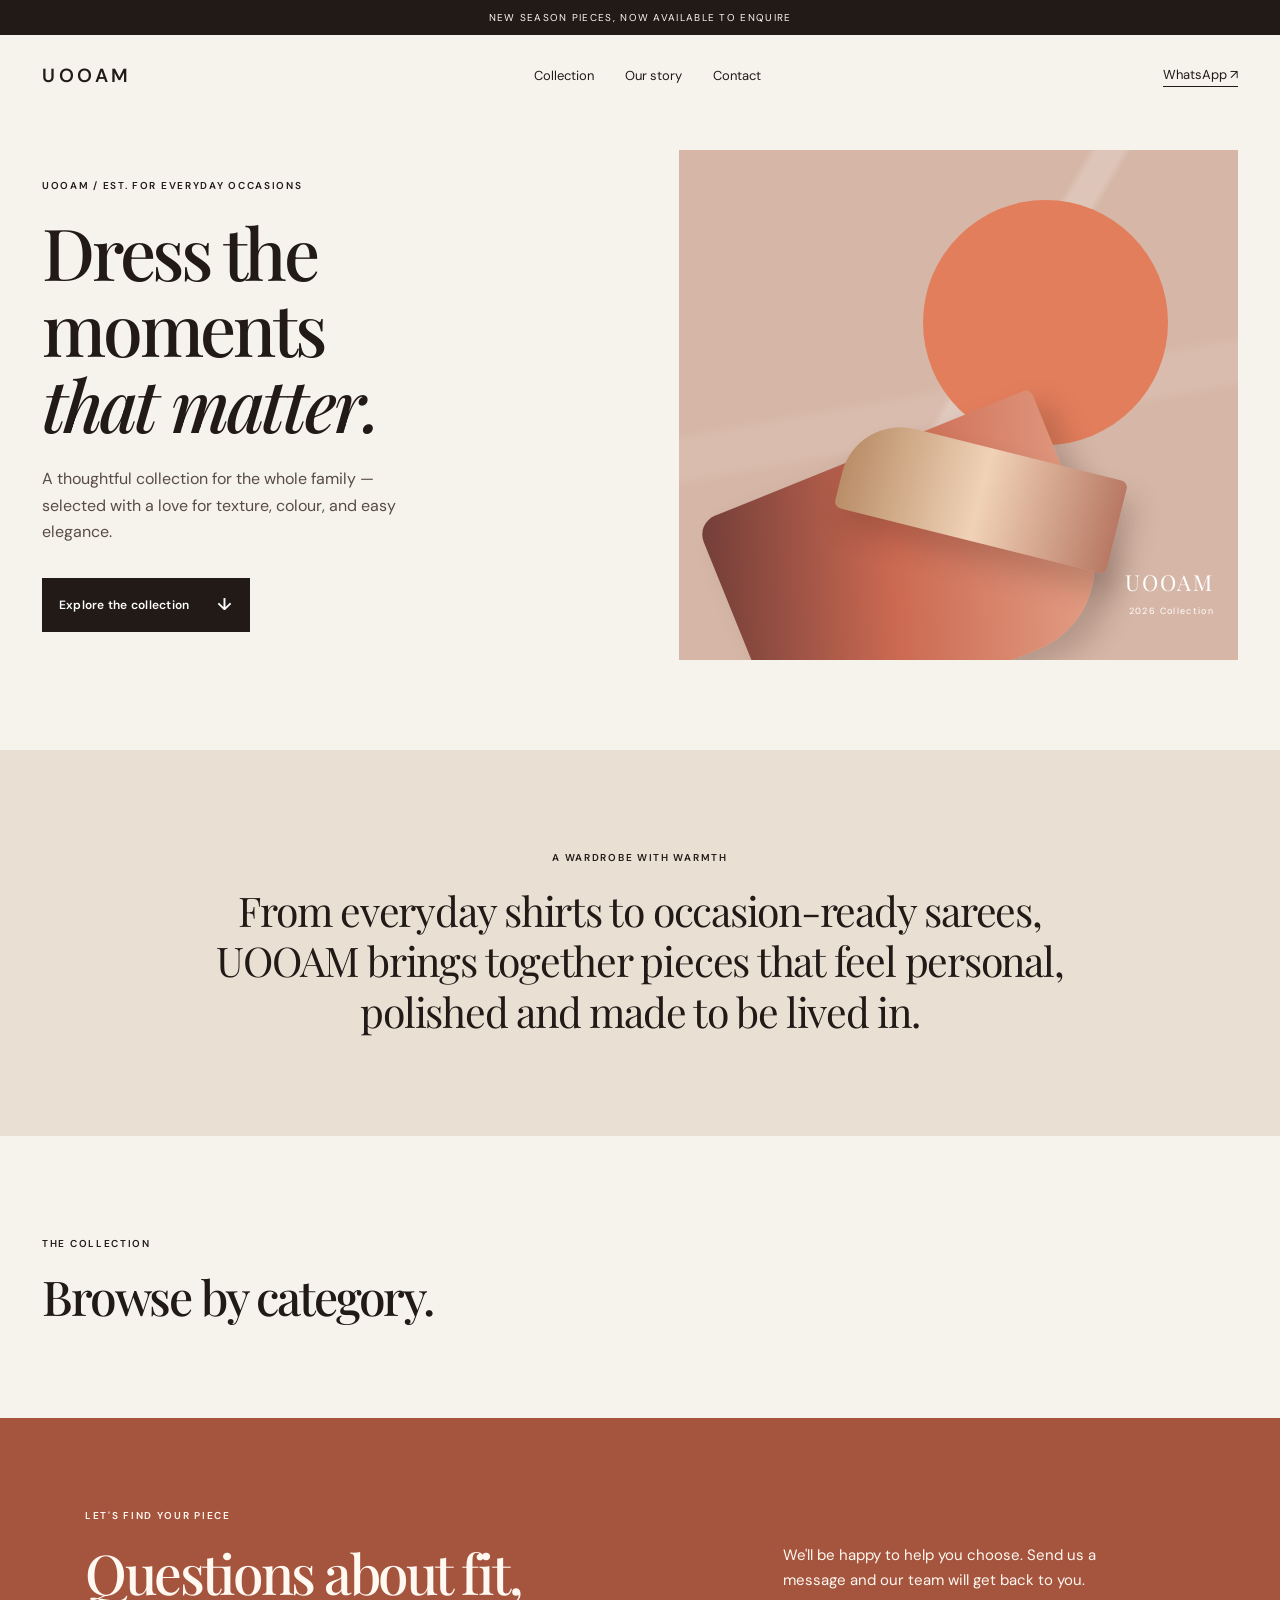
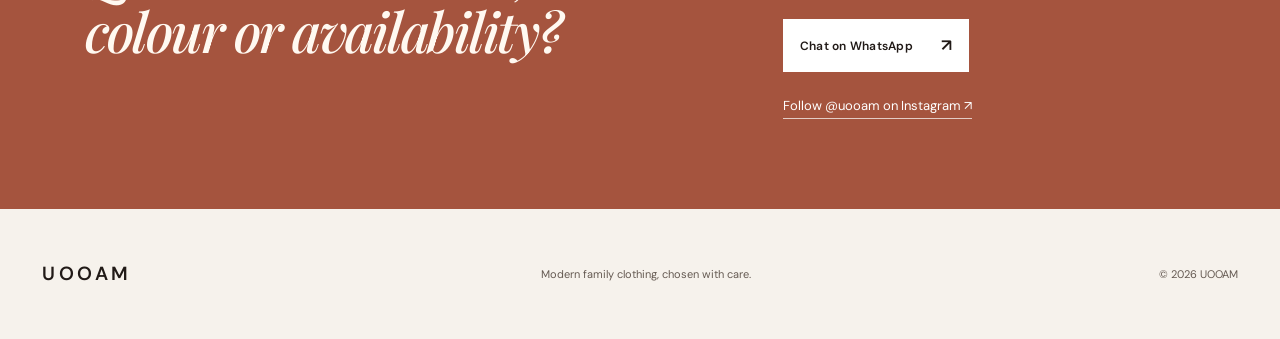
==== category.html @ 82ea700f "Category-first browsing, 7 categories, new arrivals, photo-ready images - Add data/categories.json w" ====
<!doctype html>
<html lang="en">
  <head>
    <meta charset="UTF-8" />
    <meta name="viewport" content="width=device-width, initial-scale=1.0" />
    <meta name="description" content="Browse the UOOAM collection by category." />
    <meta name="theme-color" content="#201814" />
    <link rel="canonical" href="https://uooam.com/category.html" />
    <meta property="og:title" content="UOOAM — Collection" />
    <meta property="og:description" content="Browse our collection by category." />
    <meta property="og:type" content="website" />
    <meta property="og:url" content="https://uooam.com/category.html" />
    <meta name="twitter:card" content="summary_large_image" />
    <link rel="preconnect" href="https://fonts.googleapis.com" />
    <link rel="preconnect" href="https://fonts.gstatic.com" crossorigin />
    <link href="https://fonts.googleapis.com/css2?family=DM+Sans:wght@400;500;600&family=Playfair+Display:ital,wght@0,500;0,600;1,500&display=swap" rel="stylesheet" />
    <link rel="stylesheet" href="styles.css" />
    <title>Collection | UOOAM</title>
  </head>
  <body>
    <div class="announcement">New season pieces, now available to enquire</div>
    <header class="site-header">
      <a class="wordmark" href="index.html" aria-label="UOOAM home">UOOAM</a>
      <nav aria-label="Main navigation"><a href="index.html#collection">Collection</a><a href="index.html#about">Our story</a><a href="index.html#contact">Contact</a></nav>
      <a class="header-chat" data-whatsapp-general href="#">WhatsApp <span aria-hidden="true">↗</span></a>
    </header>
    <main class="detail-page">
      <a class="back-link" href="index.html#collection">← All categories</a>
      <div id="category-view" aria-live="polite"></div>
    </main>
    <footer><a class="wordmark" href="index.html">UOOAM</a><p>Modern family clothing, chosen with care.</p><p>© <span id="year"></span> UOOAM</p></footer>
    <script src="category.js" defer></script>
  </body>
</html>
---- styles.css ----
:root{--ink:#211a17;--cream:#f6f2ec;--sand:#e7ddd0;--clay:#a5543e;--line:rgba(33,26,23,.16);--serif:"Playfair Display",Georgia,serif;--sans:"DM Sans",Arial,sans-serif}*{box-sizing:border-box}html{scroll-behavior:smooth}body{margin:0;background:var(--cream);color:var(--ink);font-family:var(--sans);font-size:15px;line-height:1.5}
.announcement{background:var(--ink);color:#fff7ef;text-align:center;text-transform:uppercase;letter-spacing:.13em;font-size:10px;padding:10px 20px}
.site-header{height:82px;max-width:1360px;margin:auto;padding:0 42px;display:flex;align-items:center;justify-content:space-between}
.wordmark{color:inherit;text-decoration:none;letter-spacing:.19em;font-weight:600;font-size:19px}
.site-header nav{display:flex;gap:31px}
.site-header nav a,.header-chat,.instagram-link{color:inherit;text-decoration:none;font-size:13px}
.site-header nav a{position:relative}
.site-header nav a:after{content:"";position:absolute;bottom:-5px;left:0;width:0;height:1px;background:currentColor;transition:width .25s}
.site-header nav a:hover:after{width:100%}
.header-chat{border-bottom:1px solid var(--ink);padding-bottom:2px}

/* Hero */
.hero{max-width:1360px;margin:auto;padding:33px 42px 90px;display:grid;grid-template-columns:1fr 1.02fr;align-items:center;gap:7vw;min-height:630px}
.eyebrow{font-size:10px;letter-spacing:.17em;font-weight:600;margin:0 0 20px}
.hero h1,.section-heading h2,.contact-panel h2,.category-header h1{font-family:var(--serif);font-size:clamp(46px,5.6vw,78px);line-height:1.06;font-weight:500;letter-spacing:-.045em;margin:0}
.hero h1 em,.contact-panel em{font-weight:500}
.hero-text{max-width:390px;font-size:16px;line-height:1.65;margin:25px 0 33px;color:#574c45}
.button{display:inline-flex;align-items:center;gap:28px;text-decoration:none;padding:14px 17px;font-size:12px;font-weight:600;letter-spacing:.02em;transition:transform .2s,background .2s}
.button:hover{transform:translateY(-2px)}
.button span{font-size:17px}
.button-dark{background:var(--ink);color:#fff}
.button-light{background:#fff;color:var(--ink)}
.hero-art{height:510px;position:relative;overflow:hidden;background:#d6b7a7;isolation:isolate}
.hero-art:before,.hero-art:after{content:"";position:absolute;inset:0;background:linear-gradient(120deg,transparent 0 48%,rgba(255,255,255,.2) 49% 52%,transparent 53%);z-index:-1}
.hero-art:after{transform:rotate(50deg) scale(1.5);opacity:.35}
.hero-sun{position:absolute;width:245px;height:245px;background:#e37e5c;border-radius:50%;top:50px;right:70px}
.fabric{position:absolute;background:linear-gradient(110deg,#713d38,#cc6a52 47%,#e5a48a);box-shadow:14px 17px 28px rgba(48,23,19,.2)}
.fabric-one{width:360px;height:245px;bottom:-32px;left:50px;transform:rotate(-22deg);border-radius:20px 7px 90px 10px}
.fabric-two{width:280px;height:95px;bottom:118px;left:162px;transform:rotate(14deg);background:linear-gradient(90deg,#b98d67,#f0d2b7,#b87964);border-radius:60px 7px 7px}
.hero-art p{position:absolute;bottom:21px;right:24px;color:#fff;font-family:var(--serif);font-size:22px;line-height:1.05;text-align:right;letter-spacing:.08em}
.hero-art i{font-family:var(--sans);font-size:9px;letter-spacing:.15em;font-style:normal}

/* Intro */
.intro{padding:100px max(42px,calc((100% - 880px)/2));text-align:center;background:#e9dfd3}
.intro p:last-child{font-family:var(--serif);font-size:clamp(27px,3.2vw,45px);line-height:1.23;letter-spacing:-.03em;margin:0}

/* Categories */
.categories{max-width:1360px;margin:auto;padding:100px 42px 60px}
.section-heading{display:flex;justify-content:space-between;align-items:end;margin-bottom:36px;gap:20px}
.section-heading h2{font-size:48px}
.view-all{color:inherit;text-decoration:none;font-size:13px;border-bottom:1px solid var(--ink);padding-bottom:2px}
.category-grid{display:grid;grid-template-columns:repeat(4,1fr);gap:30px 18px}
.category-card{color:inherit;text-decoration:none;animation:fade-up .45s ease both;transition:transform .3s}
.category-card:hover{transform:translateY(-4px)}
.category-photo,.category-art{aspect-ratio:.75;position:relative;overflow:hidden;background:var(--sand)}
.category-photo img{width:100%;height:100%;object-fit:cover;transition:transform .6s}
.category-card:hover .category-photo img{transform:scale(1.04)}
.category-art{display:flex;align-items:end;padding:17px}
.category-art:before{content:"";position:absolute;width:150%;height:73%;top:-25%;left:-25%;transform:rotate(-26deg);background:var(--tone1);opacity:.92}
.category-art:after{content:"";position:absolute;width:100%;height:42%;bottom:-22%;left:19%;transform:rotate(18deg);border-radius:50% 50% 0 0;background:var(--tone2);opacity:.75}
.category-art span{position:relative;color:#fff;font-family:var(--serif);font-size:19px;z-index:1}
.category-meta{padding:13px 1px}
.category-meta h3{font-size:14px;font-weight:500;margin:0 0 3px}
.category-meta p{font-size:11px;letter-spacing:.05em;text-transform:uppercase;color:#776b63;margin:0}
.category-tagline{display:block;font-size:12px;color:#6c6058;margin-top:4px;letter-spacing:0;text-transform:none}

/* New arrivals */
.new-arrivals{max-width:1360px;margin:auto;padding:0 42px 100px}
.new-arrivals .product-grid{grid-template-columns:repeat(4,1fr)}

/* Product cards */
.product-grid{display:grid;grid-template-columns:repeat(4,1fr);gap:30px 18px}
.product-card{min-width:0;animation:fade-up .45s ease both}
.product-link{display:block;color:inherit;text-decoration:none}
.product-photo{aspect-ratio:.75;overflow:hidden;background:var(--sand)}
.product-photo img{width:100%;height:100%;object-fit:cover;transition:transform .5s}
.product-card:hover .product-photo img{transform:scale(1.03)}
.product-image{aspect-ratio:.75;background:var(--sand);position:relative;overflow:hidden;display:flex;align-items:end;padding:17px}
.product-image:before{content:"";position:absolute;width:150%;height:73%;top:-25%;left:-25%;transform:rotate(-26deg);background:var(--tone1);opacity:.92}
.product-image:after{content:"";position:absolute;width:100%;height:42%;bottom:-22%;left:19%;transform:rotate(18deg);border-radius:50% 50% 0 0;background:var(--tone2);opacity:.75}
.product-image span{position:relative;color:#fff;font-family:var(--serif);font-size:19px;line-height:1.1;z-index:1;max-width:75%}
.product-image i{position:absolute;right:15px;top:14px;color:#fff;font-size:9px;font-style:normal;letter-spacing:.12em;text-transform:uppercase;z-index:1}
.product-meta{padding:13px 1px}
.product-meta h3{font-size:14px;font-weight:500;margin:0 0 3px}
.product-meta p{font-size:11px;letter-spacing:.05em;text-transform:uppercase;color:#776b63;margin:0}
.product-count{font-size:12px;color:#6c6058;margin:0 0 24px}

/* Catalogue controls */
.catalogue-controls{display:flex;gap:11px;margin-bottom:36px}
.search{height:47px;display:flex;align-items:center;padding:0 13px;background:#fff;flex:1;max-width:440px}
.search input,select{font:inherit;border:0;background:transparent;outline:0;width:100%;color:var(--ink);font-size:13px}
.search span{font-size:22px;line-height:0}
.filter-wrap{background:#fff;padding:0 14px;height:47px;min-width:150px;display:flex;align-items:center}
.empty-state{padding:50px 0;text-align:center;color:#6c6058}

/* Category page */
.category-header{margin-bottom:36px}
.category-header h1{font-size:clamp(38px,4.3vw,60px)}
.detail-page{max-width:1360px;margin:auto;padding:32px 42px 100px}
.back-link{color:var(--ink);font-size:12px;text-decoration:none;border-bottom:1px solid var(--ink);padding-bottom:2px}

/* Contact */
.contact-panel{background:var(--clay);color:#fff9f1;padding:90px max(42px,calc((100% - 1110px)/2));display:grid;grid-template-columns:1.2fr .8fr;gap:80px}
.contact-panel h2{font-size:clamp(38px,4.3vw,60px)}
.contact-panel>div:last-child{padding-top:35px}
.contact-panel>div:last-child>p{font-size:15px;line-height:1.7;max-width:350px;margin:0 0 25px}
.instagram-link{display:block;margin-top:24px;color:#fff;border-bottom:1px solid rgba(255,255,255,.7);width:max-content;padding-bottom:2px}

/* Footer */
footer{max-width:1360px;margin:auto;min-height:130px;padding:35px 42px;display:flex;align-items:center;justify-content:space-between;color:#655a52;font-size:11px}
footer .wordmark{color:var(--ink)}
.sr-only{position:absolute;width:1px;height:1px;overflow:hidden;clip:rect(0,0,0,0)}

@keyframes fade-up{from{opacity:0;transform:translateY(9px)}to{opacity:1;transform:translateY(0)}}

/* Product detail */
.product-detail{display:grid;grid-template-columns:1.2fr .8fr;gap:7vw;margin-top:34px}
.detail-gallery{display:grid;grid-template-columns:1fr 1fr;gap:14px}
.detail-photo{aspect-ratio:.83;overflow:hidden;background:var(--sand)}
.detail-photo img{width:100%;height:100%;object-fit:cover}
.detail-photo.image-0{grid-row:span 2;aspect-ratio:.71}
.detail-image{aspect-ratio:.83;background:var(--sand);position:relative;overflow:hidden;display:flex;align-items:end;padding:24px}
.detail-image:before{content:"";position:absolute;width:140%;height:73%;top:-21%;left:-20%;transform:rotate(-25deg);background:var(--tone1)}
.detail-image:after{content:"";position:absolute;width:100%;height:47%;bottom:-24%;left:17%;border-radius:50% 50% 0 0;transform:rotate(17deg);background:var(--tone2);opacity:.78}
.detail-image span{font-family:var(--serif);font-size:23px;color:#fff;position:relative;z-index:1}
.detail-image:first-child{grid-row:span 2;aspect-ratio:.71}
.detail-copy{padding-top:20px}
.detail-copy h1{font-family:var(--serif);font-size:clamp(42px,4.3vw,64px);line-height:1.06;letter-spacing:-.04em;font-weight:500;margin:0}
.detail-description{color:#5e5149;line-height:1.7;margin:24px 0 34px;max-width:370px}
.detail-copy dl{border-top:1px solid var(--line);margin:0 0 31px}
.detail-copy dl div{display:flex;justify-content:space-between;gap:20px;border-bottom:1px solid var(--line);padding:14px 0;font-size:13px}
.detail-copy dt{color:#70645d}
.detail-copy dd{margin:0;text-align:right}
.order-button{gap:36px}
.order-note{font-size:11px;color:#756962;margin-top:13px}

/* Responsive */
@media(max-width:760px){
  .site-header{padding:0 20px;height:67px}
  .site-header nav{display:none}
  .header-chat{font-size:11px}
  .hero{padding:16px 20px 56px;grid-template-columns:1fr;gap:38px;min-height:0}
  .hero h1{font-size:51px}
  .hero-art{height:390px;order:-1}
  .hero-sun{width:180px;height:180px;right:24px;top:35px}
  .fabric-one{left:7px;width:310px}
  .fabric-two{left:75px}
  .intro{padding:75px 27px}
  .categories{padding:70px 20px 50px}
  .section-heading{display:block;margin-bottom:27px}
  .section-heading h2{font-size:39px}
  .view-all{display:inline-block;margin-top:10px}
  .category-grid{grid-template-columns:repeat(2,1fr);gap:26px 12px}
  .new-arrivals{padding:0 20px 70px}
  .new-arrivals .product-grid{grid-template-columns:repeat(2,1fr)}
  .product-grid{grid-template-columns:repeat(2,1fr);gap:26px 12px}
  .product-image{padding:11px}
  .product-image span{font-size:15px}
  .catalogue-controls{display:grid;grid-template-columns:1fr 1fr}
  .search{grid-column:1/-1;max-width:none}
  .filter-wrap{min-width:0}
  .contact-panel{padding:67px 20px;grid-template-columns:1fr;gap:8px}
  .contact-panel>div:last-child{padding-top:0}
  footer{padding:30px 20px;display:grid;gap:13px;justify-content:start}
  .hero-text{font-size:15px}
  .detail-page{padding:20px 20px 65px}
  .product-detail{grid-template-columns:1fr;gap:30px;margin-top:27px}
  .detail-gallery{gap:8px}
  .detail-image{padding:12px}
  .detail-image span{font-size:16px}
  .detail-copy{padding:0}
  .detail-copy h1{font-size:45px}
}
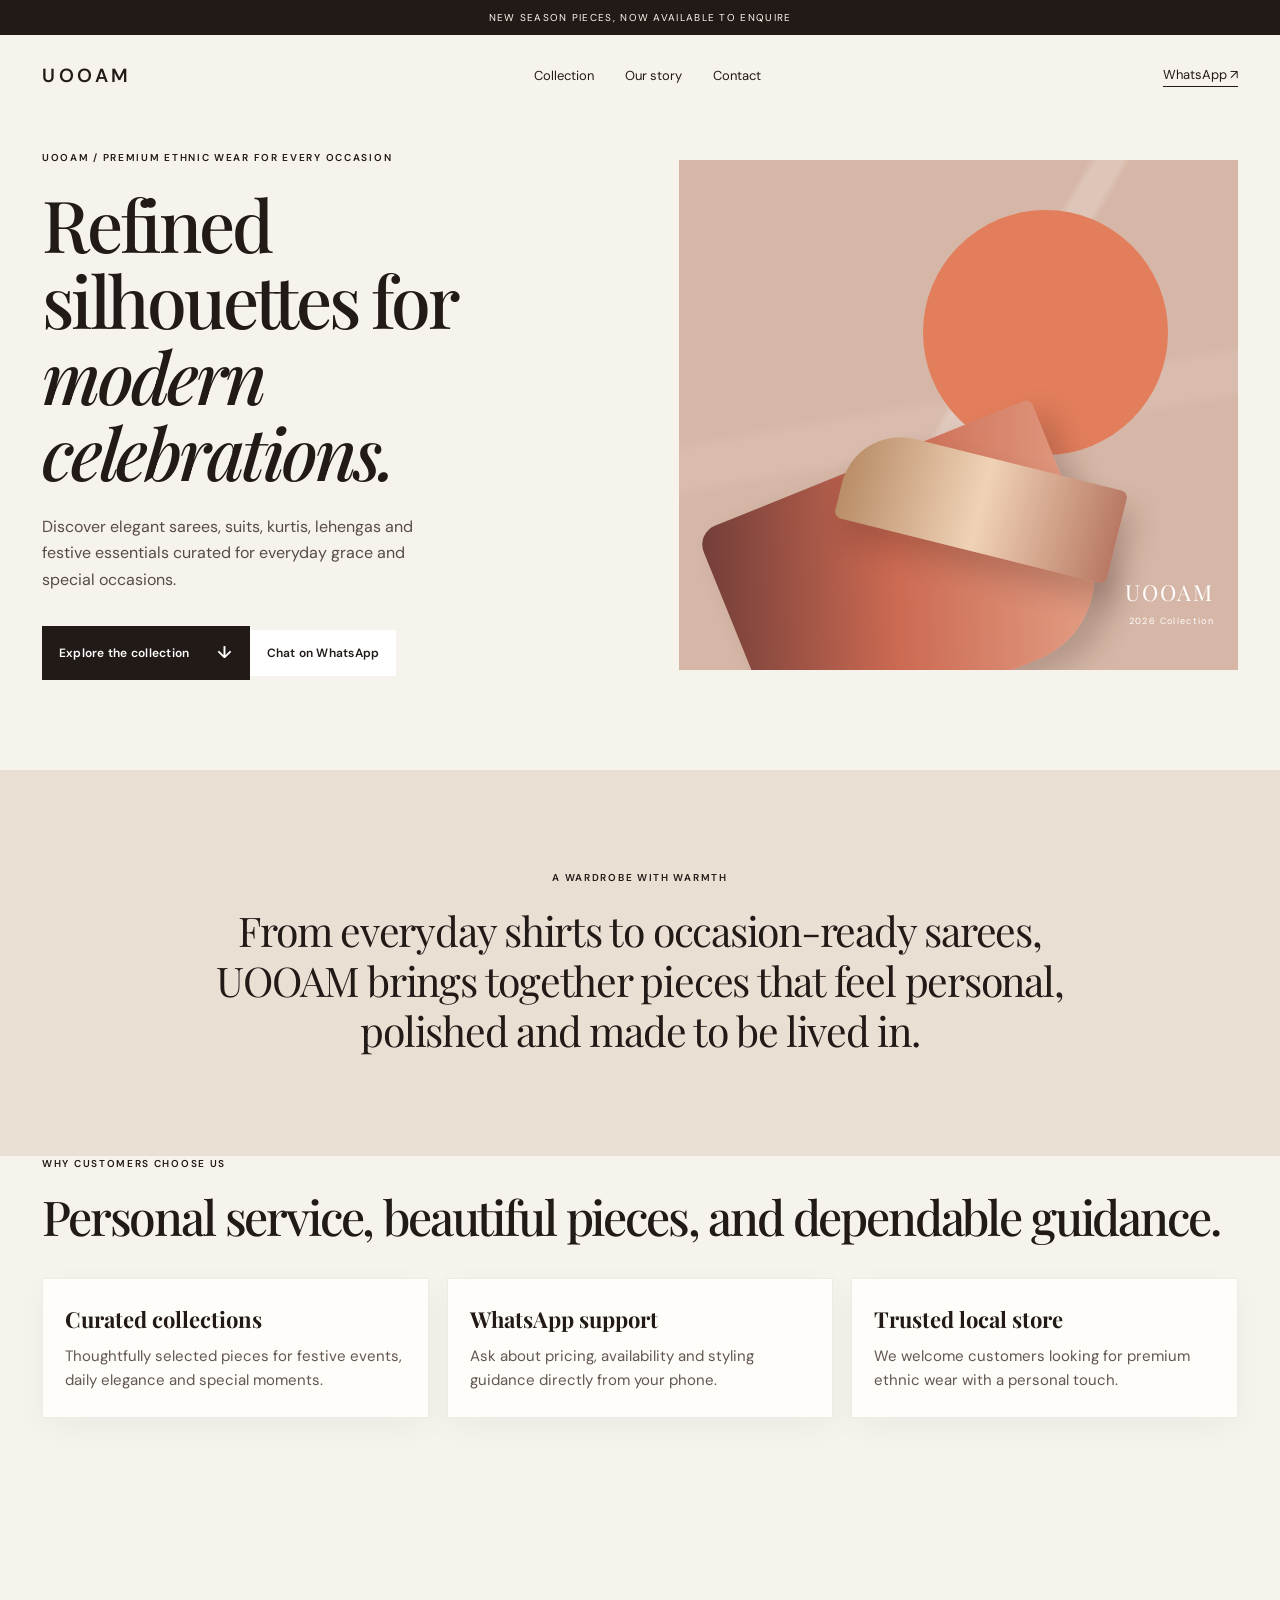
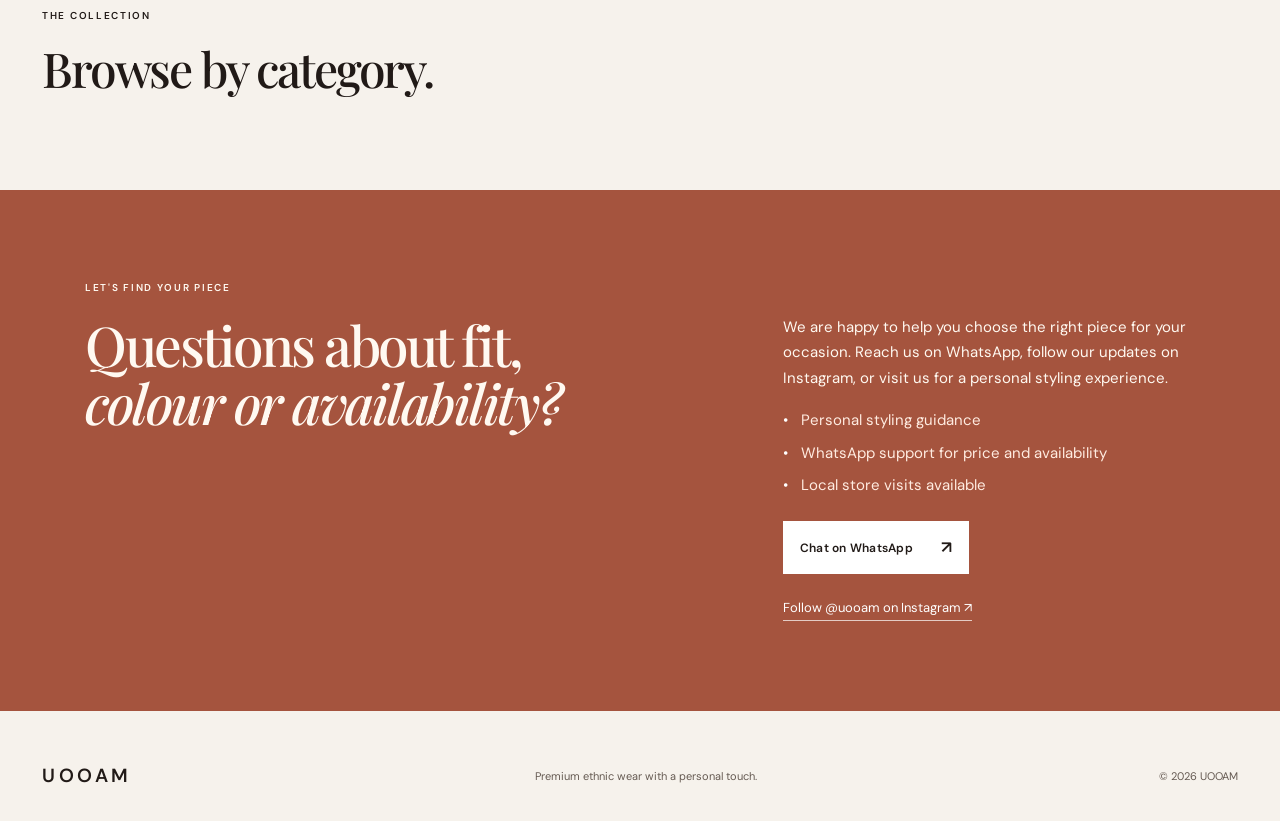
==== commit ec11727c: "Enhance homepage, SEO, accessibility, and premium styling" ====
--- a/category.html
+++ b/category.html
@@ -3,14 +3,17 @@
   <head>
     <meta charset="UTF-8" />
     <meta name="viewport" content="width=device-width, initial-scale=1.0" />
-    <meta name="description" content="Browse the UOOAM collection by category." />
+    <meta name="description" content="Browse curated sarees, suits, kurtis, lehengas and festive essentials by category at UOOAM." />
     <meta name="theme-color" content="#201814" />
+    <meta name="robots" content="index,follow" />
     <link rel="canonical" href="https://uooam.com/category.html" />
     <meta property="og:title" content="UOOAM — Collection" />
-    <meta property="og:description" content="Browse our collection by category." />
+    <meta property="og:description" content="Browse curated sarees, suits, kurtis, lehengas and festive essentials by category at UOOAM." />
     <meta property="og:type" content="website" />
     <meta property="og:url" content="https://uooam.com/category.html" />
+    <meta property="og:image" content="https://uooam.com/images/catagories/sarees.webp" />
     <meta name="twitter:card" content="summary_large_image" />
+    <meta name="twitter:image" content="https://uooam.com/images/catagories/sarees.webp" />
     <link rel="preconnect" href="https://fonts.googleapis.com" />
     <link rel="preconnect" href="https://fonts.gstatic.com" crossorigin />
     <link href="https://fonts.googleapis.com/css2?family=DM+Sans:wght@400;500;600&family=Playfair+Display:ital,wght@0,500;0,600;1,500&display=swap" rel="stylesheet" />
@@ -18,13 +21,14 @@
     <title>Collection | UOOAM</title>
   </head>
   <body>
+    <a class="skip-link" href="#main-content">Skip to content</a>
     <div class="announcement">New season pieces, now available to enquire</div>
     <header class="site-header">
       <a class="wordmark" href="index.html" aria-label="UOOAM home">UOOAM</a>
       <nav aria-label="Main navigation"><a href="index.html#collection">Collection</a><a href="index.html#about">Our story</a><a href="index.html#contact">Contact</a></nav>
       <a class="header-chat" data-whatsapp-general href="#">WhatsApp <span aria-hidden="true">↗</span></a>
     </header>
-    <main class="detail-page">
+    <main id="main-content" class="detail-page">
       <a class="back-link" href="index.html#collection">← All categories</a>
       <div id="category-view" aria-live="polite"></div>
     </main>
--- a/styles.css
+++ b/styles.css
@@ -1,6 +1,6 @@
-:root{--ink:#211a17;--cream:#f6f2ec;--sand:#e7ddd0;--clay:#a5543e;--line:rgba(33,26,23,.16);--serif:"Playfair Display",Georgia,serif;--sans:"DM Sans",Arial,sans-serif}*{box-sizing:border-box}html{scroll-behavior:smooth}body{margin:0;background:var(--cream);color:var(--ink);font-family:var(--sans);font-size:15px;line-height:1.5}
+:root{--ink:#211a17;--cream:#f6f2ec;--sand:#e7ddd0;--clay:#a5543e;--clay-dark:#8f4330;--line:rgba(33,26,23,.16);--serif:"Playfair Display",Georgia,serif;--sans:"DM Sans",Arial,sans-serif}*{box-sizing:border-box}html{scroll-behavior:smooth}body{margin:0;background:var(--cream);color:var(--ink);font-family:var(--sans);font-size:15px;line-height:1.5}a{color:inherit}img{max-width:100%;display:block}.skip-link{position:absolute;left:-999px;top:auto}.skip-link:focus{left:20px;top:20px;z-index:20;background:#fff;padding:10px 14px;border:1px solid var(--ink)}
 .announcement{background:var(--ink);color:#fff7ef;text-align:center;text-transform:uppercase;letter-spacing:.13em;font-size:10px;padding:10px 20px}
-.site-header{height:82px;max-width:1360px;margin:auto;padding:0 42px;display:flex;align-items:center;justify-content:space-between}
+.site-header{height:82px;max-width:1360px;margin:auto;padding:0 42px;display:flex;align-items:center;justify-content:space-between;position:sticky;top:0;background:rgba(246,242,236,.92);backdrop-filter:blur(10px);z-index:10}
 .wordmark{color:inherit;text-decoration:none;letter-spacing:.19em;font-weight:600;font-size:19px}
 .site-header nav{display:flex;gap:31px}
 .site-header nav a,.header-chat,.instagram-link{color:inherit;text-decoration:none;font-size:13px}
@@ -33,6 +33,13 @@
 /* Intro */
 .intro{padding:100px max(42px,calc((100% - 880px)/2));text-align:center;background:#e9dfd3}
 .intro p:last-child{font-family:var(--serif);font-size:clamp(27px,3.2vw,45px);line-height:1.23;letter-spacing:-.03em;margin:0}
+
+/* Trust */
+.trust-section{max-width:1360px;margin:auto;padding:0 42px 90px}
+.trust-grid{display:grid;grid-template-columns:repeat(3,minmax(0,1fr));gap:18px}
+.trust-card{background:#fffdf9;border:1px solid rgba(33,26,23,.08);padding:24px 22px;box-shadow:0 10px 30px rgba(33,26,23,.04)}
+.trust-card h3{font-family:var(--serif);font-size:22px;margin:0 0 8px}
+.trust-card p{margin:0;color:#62564f;line-height:1.65}
 
 /* Categories */
 .categories{max-width:1360px;margin:auto;padding:100px 42px 60px}
@@ -93,7 +100,10 @@
 .contact-panel{background:var(--clay);color:#fff9f1;padding:90px max(42px,calc((100% - 1110px)/2));display:grid;grid-template-columns:1.2fr .8fr;gap:80px}
 .contact-panel h2{font-size:clamp(38px,4.3vw,60px)}
 .contact-panel>div:last-child{padding-top:35px}
-.contact-panel>div:last-child>p{font-size:15px;line-height:1.7;max-width:350px;margin:0 0 25px}
+.contact-panel>div:last-child>p{font-size:15px;line-height:1.7;max-width:420px;margin:0 0 18px}
+.contact-highlights{list-style:none;padding:0;margin:0 0 24px;display:grid;gap:10px}
+.contact-highlights li{position:relative;padding-left:18px;color:#ffece1}
+.contact-highlights li:before{content:"•";position:absolute;left:0;color:#fff}
 .instagram-link{display:block;margin-top:24px;color:#fff;border-bottom:1px solid rgba(255,255,255,.7);width:max-content;padding-bottom:2px}
 
 /* Footer */
@@ -136,6 +146,8 @@
   .fabric-one{left:7px;width:310px}
   .fabric-two{left:75px}
   .intro{padding:75px 27px}
+  .trust-section{padding:0 20px 70px}
+  .trust-grid{grid-template-columns:1fr}
   .categories{padding:70px 20px 50px}
   .section-heading{display:block;margin-bottom:27px}
   .section-heading h2{font-size:39px}
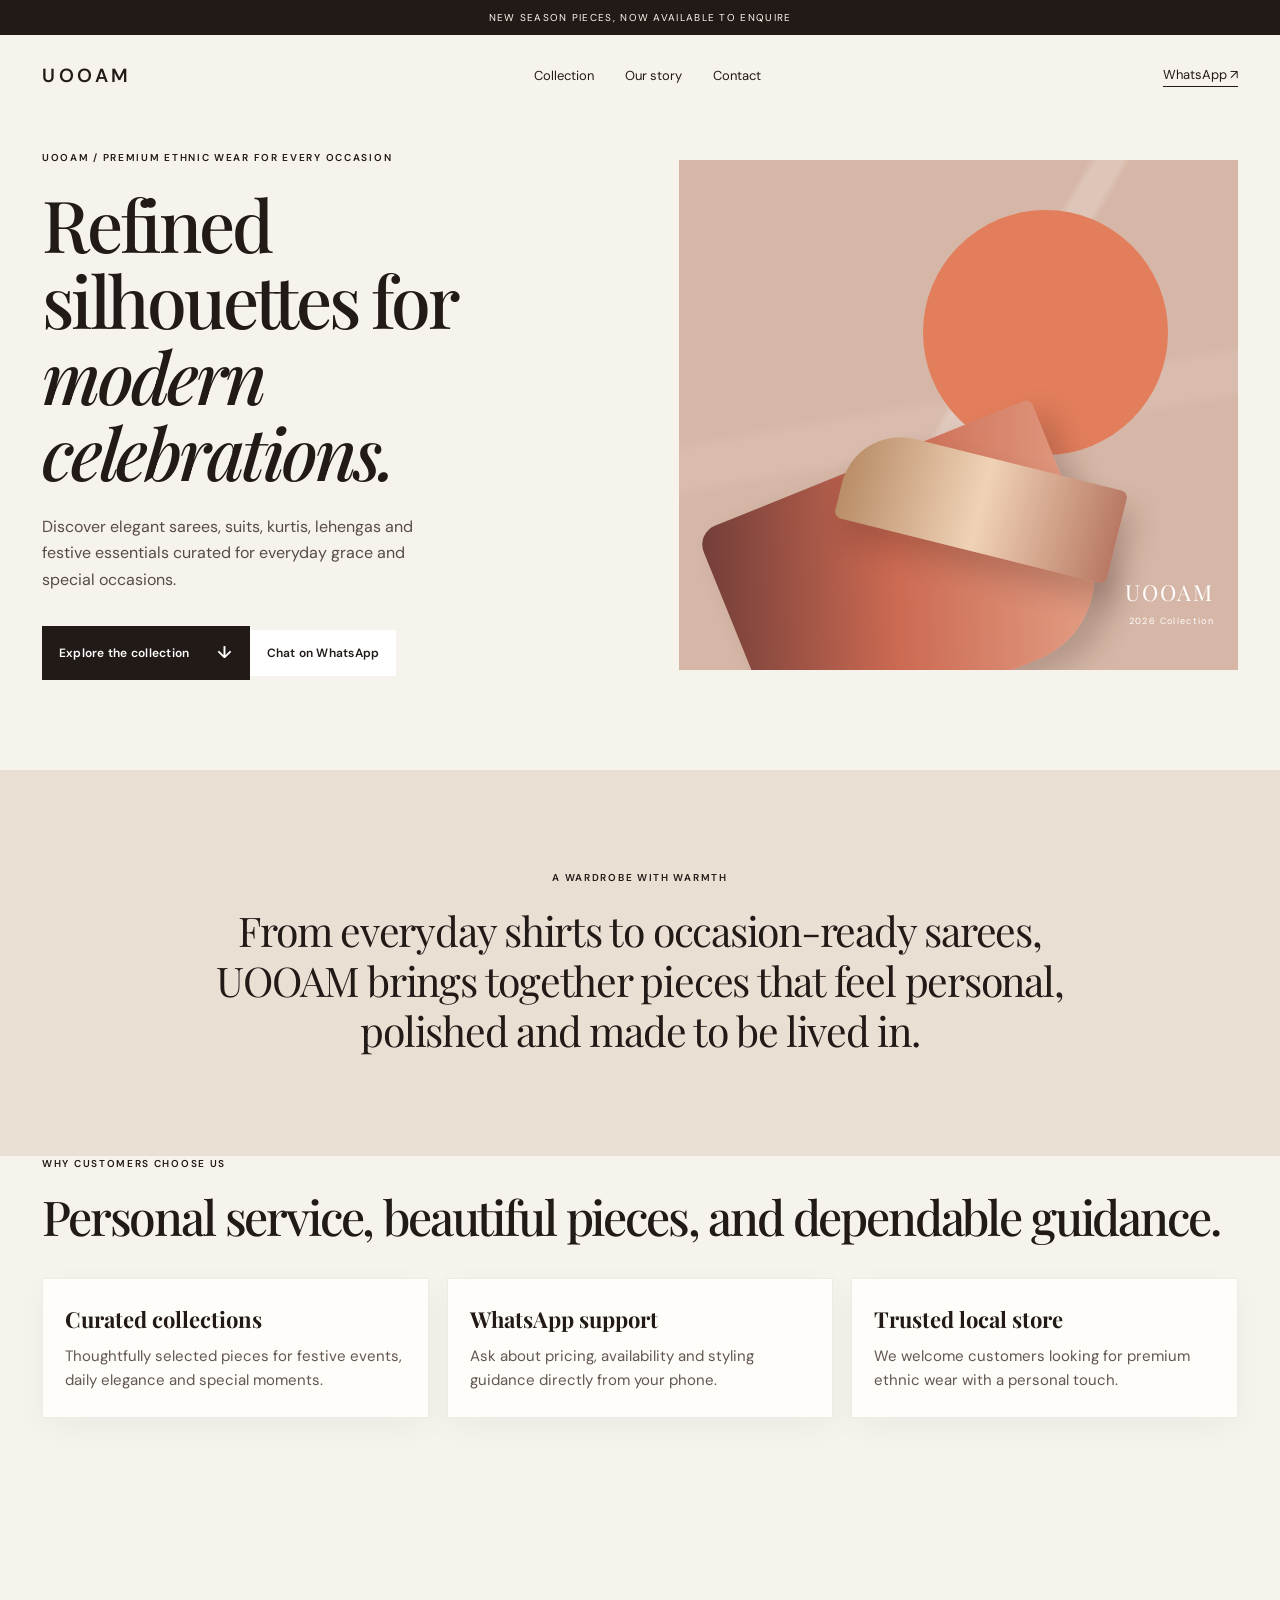
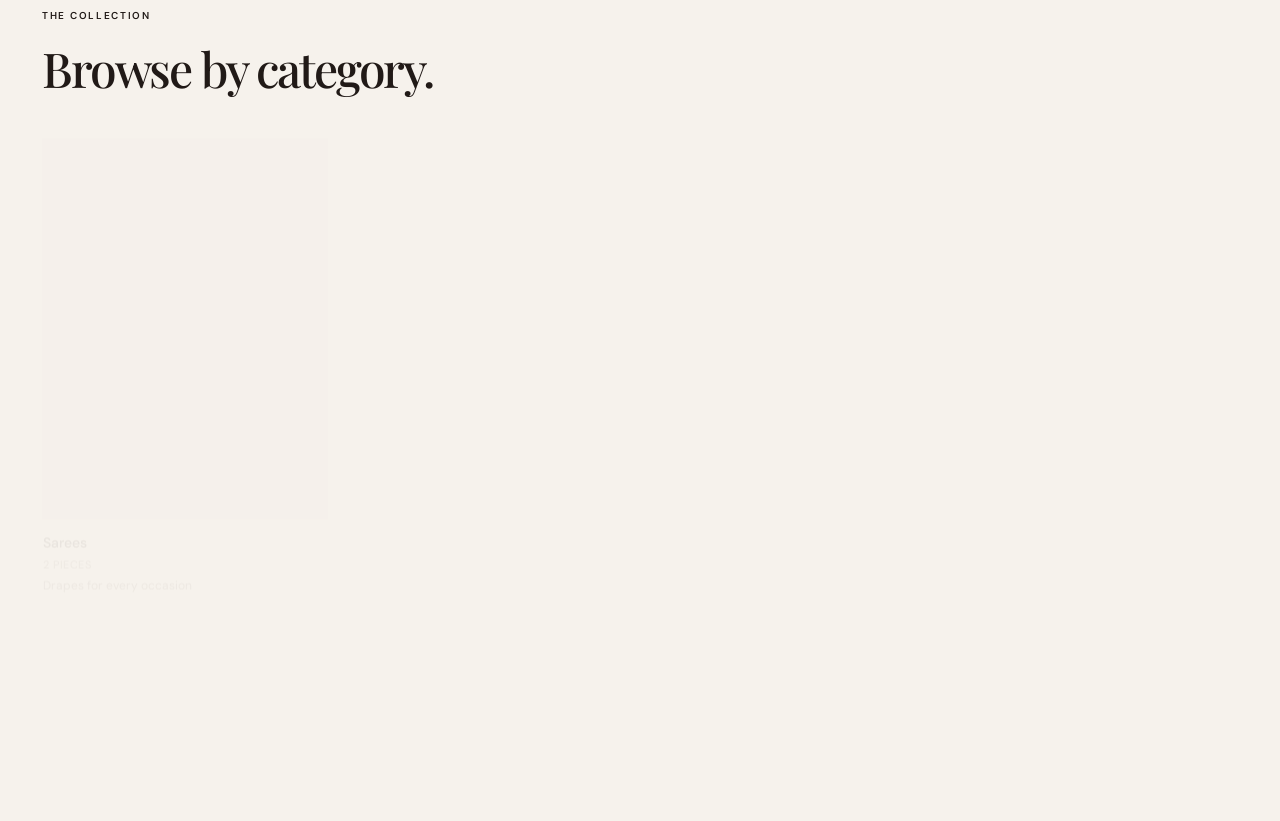
==== commit 16dd3b2e: "Images added for all categories" ====
--- a/category.html
+++ b/category.html
@@ -11,9 +11,9 @@
     <meta property="og:description" content="Browse curated sarees, suits, kurtis, lehengas and festive essentials by category at UOOAM." />
     <meta property="og:type" content="website" />
     <meta property="og:url" content="https://uooam.com/category.html" />
-    <meta property="og:image" content="https://uooam.com/images/catagories/sarees.webp" />
+    <meta property="og:image" content="https://uooam.com/images/categories/sarees.webp" />
     <meta name="twitter:card" content="summary_large_image" />
-    <meta name="twitter:image" content="https://uooam.com/images/catagories/sarees.webp" />
+    <meta name="twitter:image" content="https://uooam.com/images/categories/sarees.webp" />
     <link rel="preconnect" href="https://fonts.googleapis.com" />
     <link rel="preconnect" href="https://fonts.gstatic.com" crossorigin />
     <link href="https://fonts.googleapis.com/css2?family=DM+Sans:wght@400;500;600&family=Playfair+Display:ital,wght@0,500;0,600;1,500&display=swap" rel="stylesheet" />
--- a/styles.css
+++ b/styles.css
@@ -91,7 +91,10 @@
 .empty-state{padding:50px 0;text-align:center;color:#6c6058}
 
 /* Category page */
-.category-header{margin-bottom:36px}
+.category-hero{display:grid;gap:24px;margin-bottom:36px}
+.category-hero-photo{max-width:520px;aspect-ratio:16/9;overflow:hidden;background:var(--sand);border:1px solid rgba(33,26,23,.08)}
+.category-hero-photo img{width:100%;height:100%;object-fit:cover}
+.category-header{margin-bottom:0}
 .category-header h1{font-size:clamp(38px,4.3vw,60px)}
 .detail-page{max-width:1360px;margin:auto;padding:32px 42px 100px}
 .back-link{color:var(--ink);font-size:12px;text-decoration:none;border-bottom:1px solid var(--ink);padding-bottom:2px}
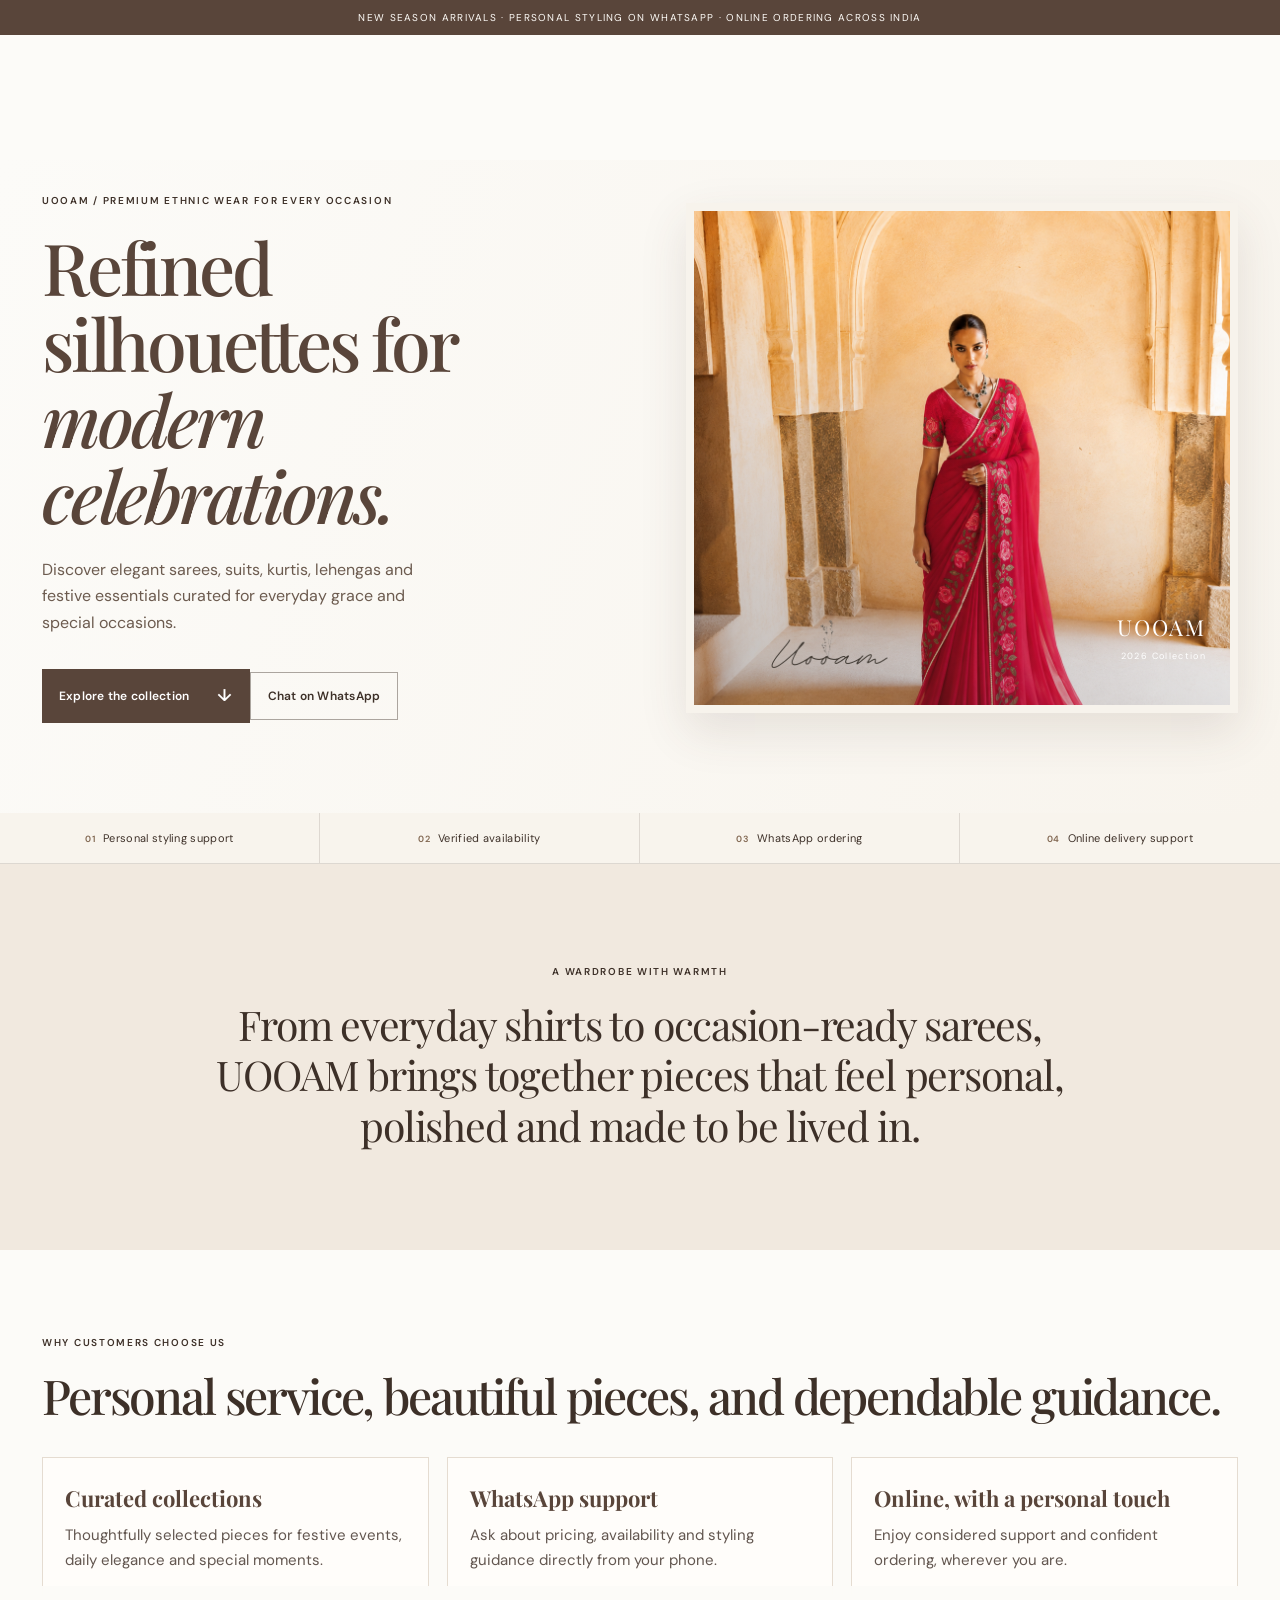
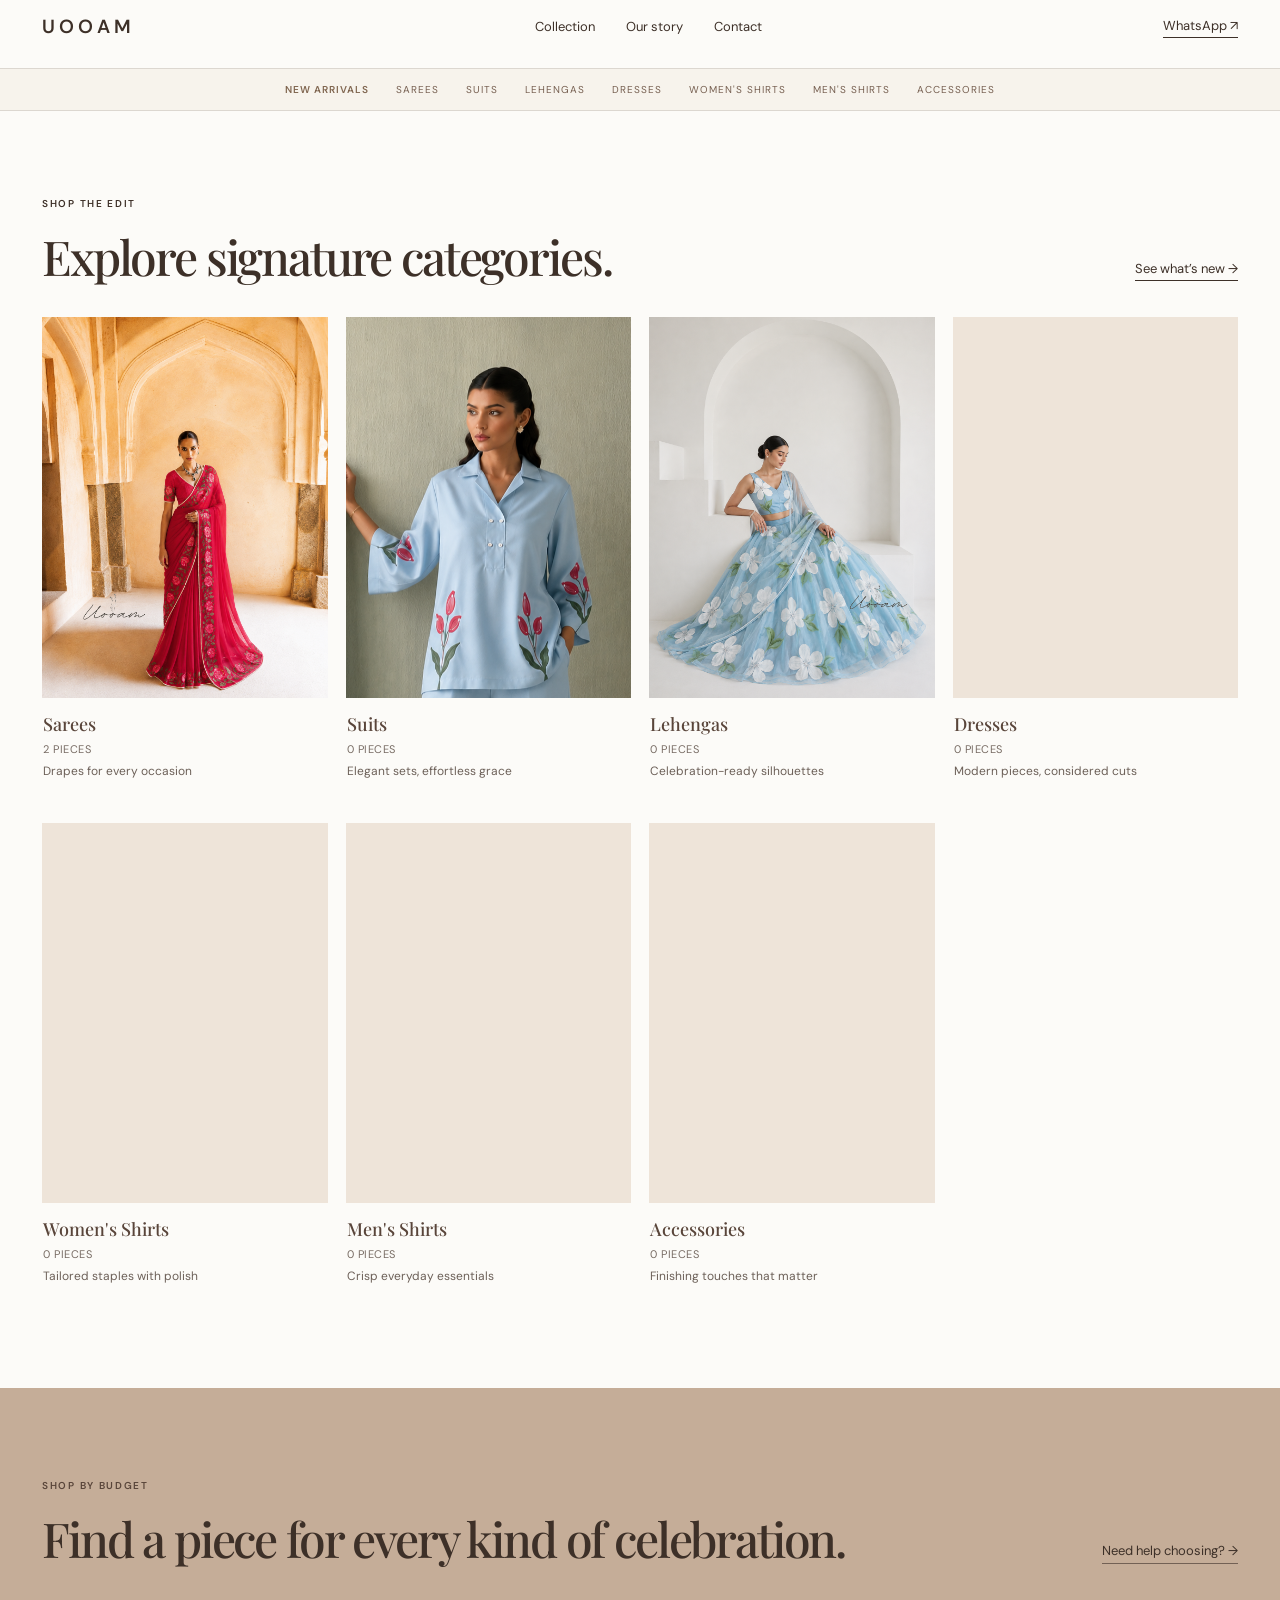
==== commit 4f8ab095: "Update UOOAM website redesign" ====
--- a/category.html
+++ b/category.html
@@ -28,6 +28,7 @@
       <nav aria-label="Main navigation"><a href="index.html#collection">Collection</a><a href="index.html#about">Our story</a><a href="index.html#contact">Contact</a></nav>
       <a class="header-chat" data-whatsapp-general href="#">WhatsApp <span aria-hidden="true">↗</span></a>
     </header>
+    <nav class="collection-nav" aria-label="Shop collections"><a href="category.html?collection=new-arrivals">New arrivals</a><a href="category.html?category=sarees">Sarees</a><a href="category.html?category=suits">Suits</a><a href="category.html?category=lehengas">Lehengas</a><a href="category.html?category=dresses">Dresses</a><a href="category.html?category=womens-shirts">Women's shirts</a><a href="category.html?category=mens-shirts">Men's shirts</a><a href="category.html?category=accessories">Accessories</a></nav>
     <main id="main-content" class="detail-page">
       <a class="back-link" href="index.html#collection">← All categories</a>
       <div id="category-view" aria-live="polite"></div>
--- a/styles.css
+++ b/styles.css
@@ -1,4 +1,5 @@
 :root{--ink:#211a17;--cream:#f6f2ec;--sand:#e7ddd0;--clay:#a5543e;--clay-dark:#8f4330;--line:rgba(33,26,23,.16);--serif:"Playfair Display",Georgia,serif;--sans:"DM Sans",Arial,sans-serif}*{box-sizing:border-box}html{scroll-behavior:smooth}body{margin:0;background:var(--cream);color:var(--ink);font-family:var(--sans);font-size:15px;line-height:1.5}a{color:inherit}img{max-width:100%;display:block}.skip-link{position:absolute;left:-999px;top:auto}.skip-link:focus{left:20px;top:20px;z-index:20;background:#fff;padding:10px 14px;border:1px solid var(--ink)}
+:root{--ink:#3d3028;--cream:#fcfbf8;--sand:#eee5da;--clay:#a88b74;--clay-dark:#806650;--line:rgba(61,48,40,.14);--ivory:#f7f3ec;--espresso:#59453a;--cocoa:#765f50}body{background:var(--cream)}
 .announcement{background:var(--ink);color:#fff7ef;text-align:center;text-transform:uppercase;letter-spacing:.13em;font-size:10px;padding:10px 20px}
 .site-header{height:82px;max-width:1360px;margin:auto;padding:0 42px;display:flex;align-items:center;justify-content:space-between;position:sticky;top:0;background:rgba(246,242,236,.92);backdrop-filter:blur(10px);z-index:10}
 .wordmark{color:inherit;text-decoration:none;letter-spacing:.19em;font-weight:600;font-size:19px}
@@ -8,6 +9,7 @@
 .site-header nav a:after{content:"";position:absolute;bottom:-5px;left:0;width:0;height:1px;background:currentColor;transition:width .25s}
 .site-header nav a:hover:after{width:100%}
 .header-chat{border-bottom:1px solid var(--ink);padding-bottom:2px}
+.collection-nav{display:flex;justify-content:center;gap:27px;padding:13px 25px;border-top:1px solid var(--line);border-bottom:1px solid var(--line);background:#fffdf9;overflow:auto;white-space:nowrap;position:sticky;top:82px;z-index:9}.collection-nav a{font-size:10px;letter-spacing:.1em;text-transform:uppercase;text-decoration:none;color:#4d403a}.collection-nav a:first-child{color:var(--clay);font-weight:600}
 
 /* Hero */
 .hero{max-width:1360px;margin:auto;padding:33px 42px 90px;display:grid;grid-template-columns:1fr 1.02fr;align-items:center;gap:7vw;min-height:630px}
@@ -21,6 +23,7 @@
 .button-dark{background:var(--ink);color:#fff}
 .button-light{background:#fff;color:var(--ink)}
 .hero-art{height:510px;position:relative;overflow:hidden;background:#d6b7a7;isolation:isolate}
+.hero-photo{height:100%;width:100%;object-fit:cover;object-position:center}.hero-shade{position:absolute;inset:0;background:linear-gradient(30deg,rgba(32,18,13,.44),transparent 63%)}
 .hero-art:before,.hero-art:after{content:"";position:absolute;inset:0;background:linear-gradient(120deg,transparent 0 48%,rgba(255,255,255,.2) 49% 52%,transparent 53%);z-index:-1}
 .hero-art:after{transform:rotate(50deg) scale(1.5);opacity:.35}
 .hero-sun{position:absolute;width:245px;height:245px;background:#e37e5c;border-radius:50%;top:50px;right:70px}
@@ -29,6 +32,7 @@
 .fabric-two{width:280px;height:95px;bottom:118px;left:162px;transform:rotate(14deg);background:linear-gradient(90deg,#b98d67,#f0d2b7,#b87964);border-radius:60px 7px 7px}
 .hero-art p{position:absolute;bottom:21px;right:24px;color:#fff;font-family:var(--serif);font-size:22px;line-height:1.05;text-align:right;letter-spacing:.08em}
 .hero-art i{font-family:var(--sans);font-size:9px;letter-spacing:.15em;font-style:normal}
+.service-strip{max-width:1360px;margin:0 auto;display:grid;grid-template-columns:repeat(4,1fr);border-bottom:1px solid var(--line);background:#fffdf9}.service-strip div{padding:17px 23px;font-size:11px;letter-spacing:.03em;border-right:1px solid var(--line);text-align:center}.service-strip div:last-child{border:0}.service-strip span{font-size:9px;color:var(--clay);font-weight:600;margin-right:8px}
 
 /* Intro */
 .intro{padding:100px max(42px,calc((100% - 880px)/2));text-align:center;background:#e9dfd3}
@@ -64,6 +68,7 @@
 /* New arrivals */
 .new-arrivals{max-width:1360px;margin:auto;padding:0 42px 100px}
 .new-arrivals .product-grid{grid-template-columns:repeat(4,1fr)}
+.price-guide{background:var(--ink);color:#fff9f1;padding:90px max(42px,calc((100% - 1276px)/2));margin:30px 0 100px}.price-guide .eyebrow{color:#e6b8a7}.price-guide .view-all{border-color:rgba(255,255,255,.7)}.budget-grid{display:grid;grid-template-columns:repeat(4,minmax(0,1fr));gap:12px}.budget-card{color:inherit;text-decoration:none;min-height:168px;border:1px solid rgba(255,255,255,.35);padding:19px;display:flex;flex-direction:column;justify-content:space-between;transition:background .25s,color .25s}.budget-card:hover{background:#fff9f1;color:var(--ink)}.budget-card small{font-size:10px;letter-spacing:.13em;text-transform:uppercase}.budget-card strong{font:500 25px var(--serif);letter-spacing:-.02em}.budget-card span{font-size:12px;line-height:1.4;color:inherit;opacity:.78}
 
 /* Product cards */
 .product-grid{display:grid;grid-template-columns:repeat(4,1fr);gap:30px 18px}
@@ -80,6 +85,7 @@
 .product-meta{padding:13px 1px}
 .product-meta h3{font-size:14px;font-weight:500;margin:0 0 3px}
 .product-meta p{font-size:11px;letter-spacing:.05em;text-transform:uppercase;color:#776b63;margin:0}
+.product-meta .product-price{color:var(--clay);font-size:12px;font-weight:600;letter-spacing:.02em;text-transform:none;margin-top:7px}
 .product-count{font-size:12px;color:#6c6058;margin:0 0 24px}
 
 /* Catalogue controls */
@@ -130,6 +136,7 @@
 .detail-copy{padding-top:20px}
 .detail-copy h1{font-family:var(--serif);font-size:clamp(42px,4.3vw,64px);line-height:1.06;letter-spacing:-.04em;font-weight:500;margin:0}
 .detail-description{color:#5e5149;line-height:1.7;margin:24px 0 34px;max-width:370px}
+.detail-price{font:500 25px var(--serif);color:var(--clay);margin:17px 0 -7px}
 .detail-copy dl{border-top:1px solid var(--line);margin:0 0 31px}
 .detail-copy dl div{display:flex;justify-content:space-between;gap:20px;border-bottom:1px solid var(--line);padding:14px 0;font-size:13px}
 .detail-copy dt{color:#70645d}
@@ -141,10 +148,12 @@
 @media(max-width:760px){
   .site-header{padding:0 20px;height:67px}
   .site-header nav{display:none}
+  .collection-nav{justify-content:flex-start;gap:21px;padding:11px 20px;top:67px}.collection-nav a{font-size:9px}
   .header-chat{font-size:11px}
   .hero{padding:16px 20px 56px;grid-template-columns:1fr;gap:38px;min-height:0}
   .hero h1{font-size:51px}
   .hero-art{height:390px;order:-1}
+  .service-strip{grid-template-columns:1fr 1fr}.service-strip div{font-size:10px;padding:13px 9px}.service-strip div:nth-child(2){border-right:0}.service-strip div:nth-child(-n+2){border-bottom:1px solid var(--line)}
   .hero-sun{width:180px;height:180px;right:24px;top:35px}
   .fabric-one{left:7px;width:310px}
   .fabric-two{left:75px}
@@ -157,6 +166,7 @@
   .view-all{display:inline-block;margin-top:10px}
   .category-grid{grid-template-columns:repeat(2,1fr);gap:26px 12px}
   .new-arrivals{padding:0 20px 70px}
+  .price-guide{margin:0 0 70px;padding:65px 20px}.budget-grid{grid-template-columns:1fr 1fr}.budget-card{min-height:145px;padding:15px}.budget-card strong{font-size:20px}
   .new-arrivals .product-grid{grid-template-columns:repeat(2,1fr)}
   .product-grid{grid-template-columns:repeat(2,1fr);gap:26px 12px}
   .product-image{padding:11px}
@@ -176,3 +186,10 @@
   .detail-copy{padding:0}
   .detail-copy h1{font-size:45px}
 }
+
+/* Ivory & light-brown classic collection */
+.announcement{background:var(--espresso);color:#fffdf9}.site-header{background:rgba(252,251,248,.94);border-bottom:0}.wordmark{letter-spacing:.22em}.collection-nav{background:var(--ivory);border-color:var(--line)}.collection-nav a{color:var(--cocoa)}.collection-nav a:first-child{color:var(--clay-dark)}
+.hero{background:linear-gradient(110deg,#fcfbf8 0%,#f8f4ed 100%);max-width:none;padding-left:max(42px,calc((100% - 1276px)/2));padding-right:max(42px,calc((100% - 1276px)/2));gap:8vw}.hero-copy{max-width:590px}.hero h1{color:var(--espresso)}.hero-text{color:#6c5b4f}.hero-art{border:8px solid #f7f3ec;box-shadow:0 18px 45px rgba(81,61,46,.12)}.hero-shade{background:linear-gradient(30deg,rgba(61,48,40,.32),transparent 65%)}.button-dark{background:var(--espresso)}.button-dark:hover{background:var(--cocoa)}.button-light{background:transparent;border:1px solid rgba(61,48,40,.42)}
+.service-strip{background:#f8f4ed;border-color:var(--line)}.service-strip span{color:var(--clay-dark)}.intro{background:#f1e9df}.trust-section{background:var(--cream);padding-top:85px}.trust-card{background:#fffdfa;border-color:#e5dcd1;box-shadow:none}.trust-card h3{color:var(--espresso)}.categories{padding-top:108px}.category-photo,.product-photo{background:#eee4d9}.category-meta h3,.product-meta h3{font-family:var(--serif);font-size:18px;color:var(--espresso)}
+.price-guide{background:#c5ad98;color:var(--ink)}.price-guide .eyebrow{color:var(--espresso)}.price-guide .view-all{border-color:rgba(61,48,40,.6)}.budget-card{border-color:rgba(61,48,40,.34);background:rgba(255,253,250,.14)}.budget-card:hover{background:#fffdf9}.budget-card strong{color:var(--espresso)}.product-meta .product-price,.detail-price{color:var(--cocoa)}.contact-panel{background:#eadfd2;color:var(--ink)}.contact-panel h2{color:var(--espresso)}.contact-panel em{color:var(--cocoa)}.contact-panel>div:last-child,.contact-highlights li{color:#665347}.contact-highlights li:before{color:var(--clay-dark)}.contact-panel .button-light{background:#fffdf9}.instagram-link{color:var(--espresso);border-color:var(--espresso)}footer{background:#f6f1e9;border-top:1px solid #e4d9cc;color:#786a5f}footer .wordmark{color:var(--espresso)}
+.detail-page{background:var(--cream)}.category-hero-photo{border-color:#e4d9cc}.catalogue-controls .search,.catalogue-controls .filter-wrap{background:#fffdfa;border:1px solid #e9dfd3}.detail-copy dl{border-color:#ddd0c3}.detail-copy dl div{border-color:#ddd0c3}.order-note{color:#7a6a5f}@media(max-width:760px){.hero{padding-left:20px;padding-right:20px}.hero-art{border-width:5px}.trust-section{padding-top:60px}}
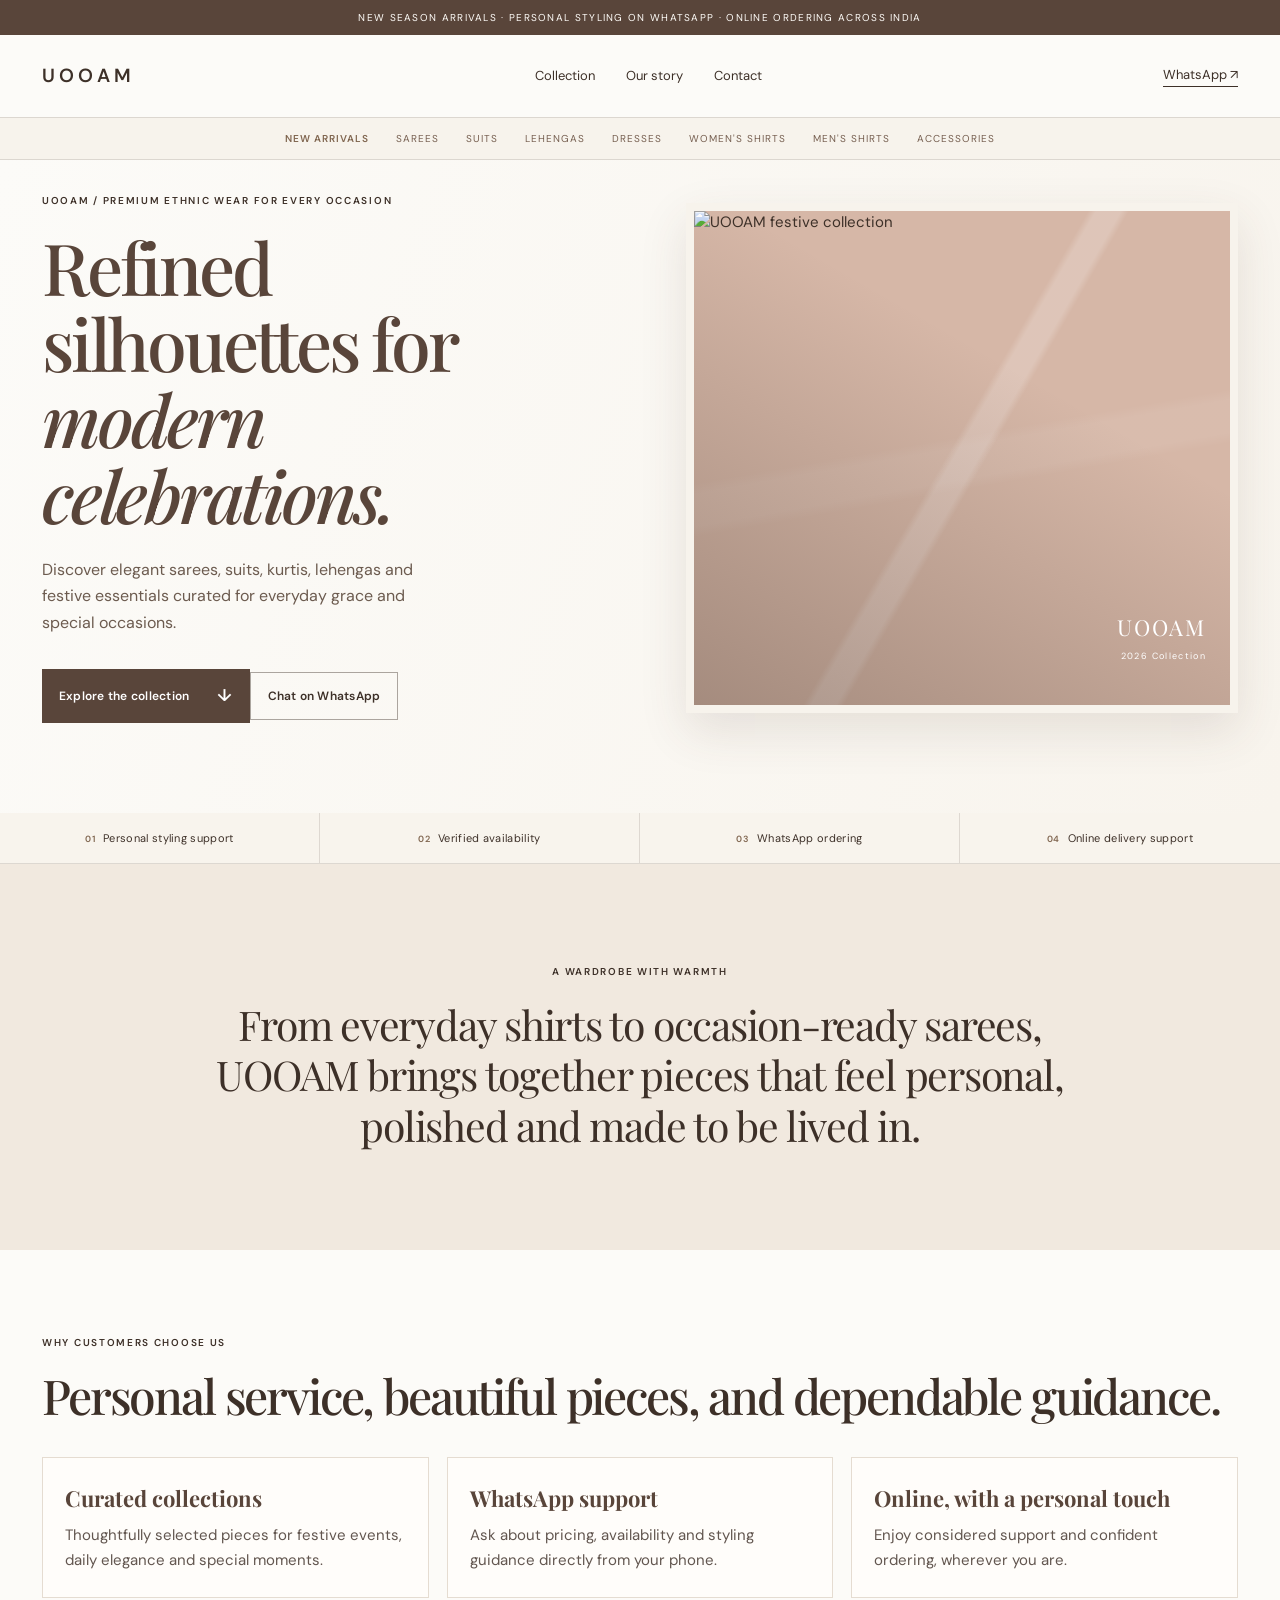
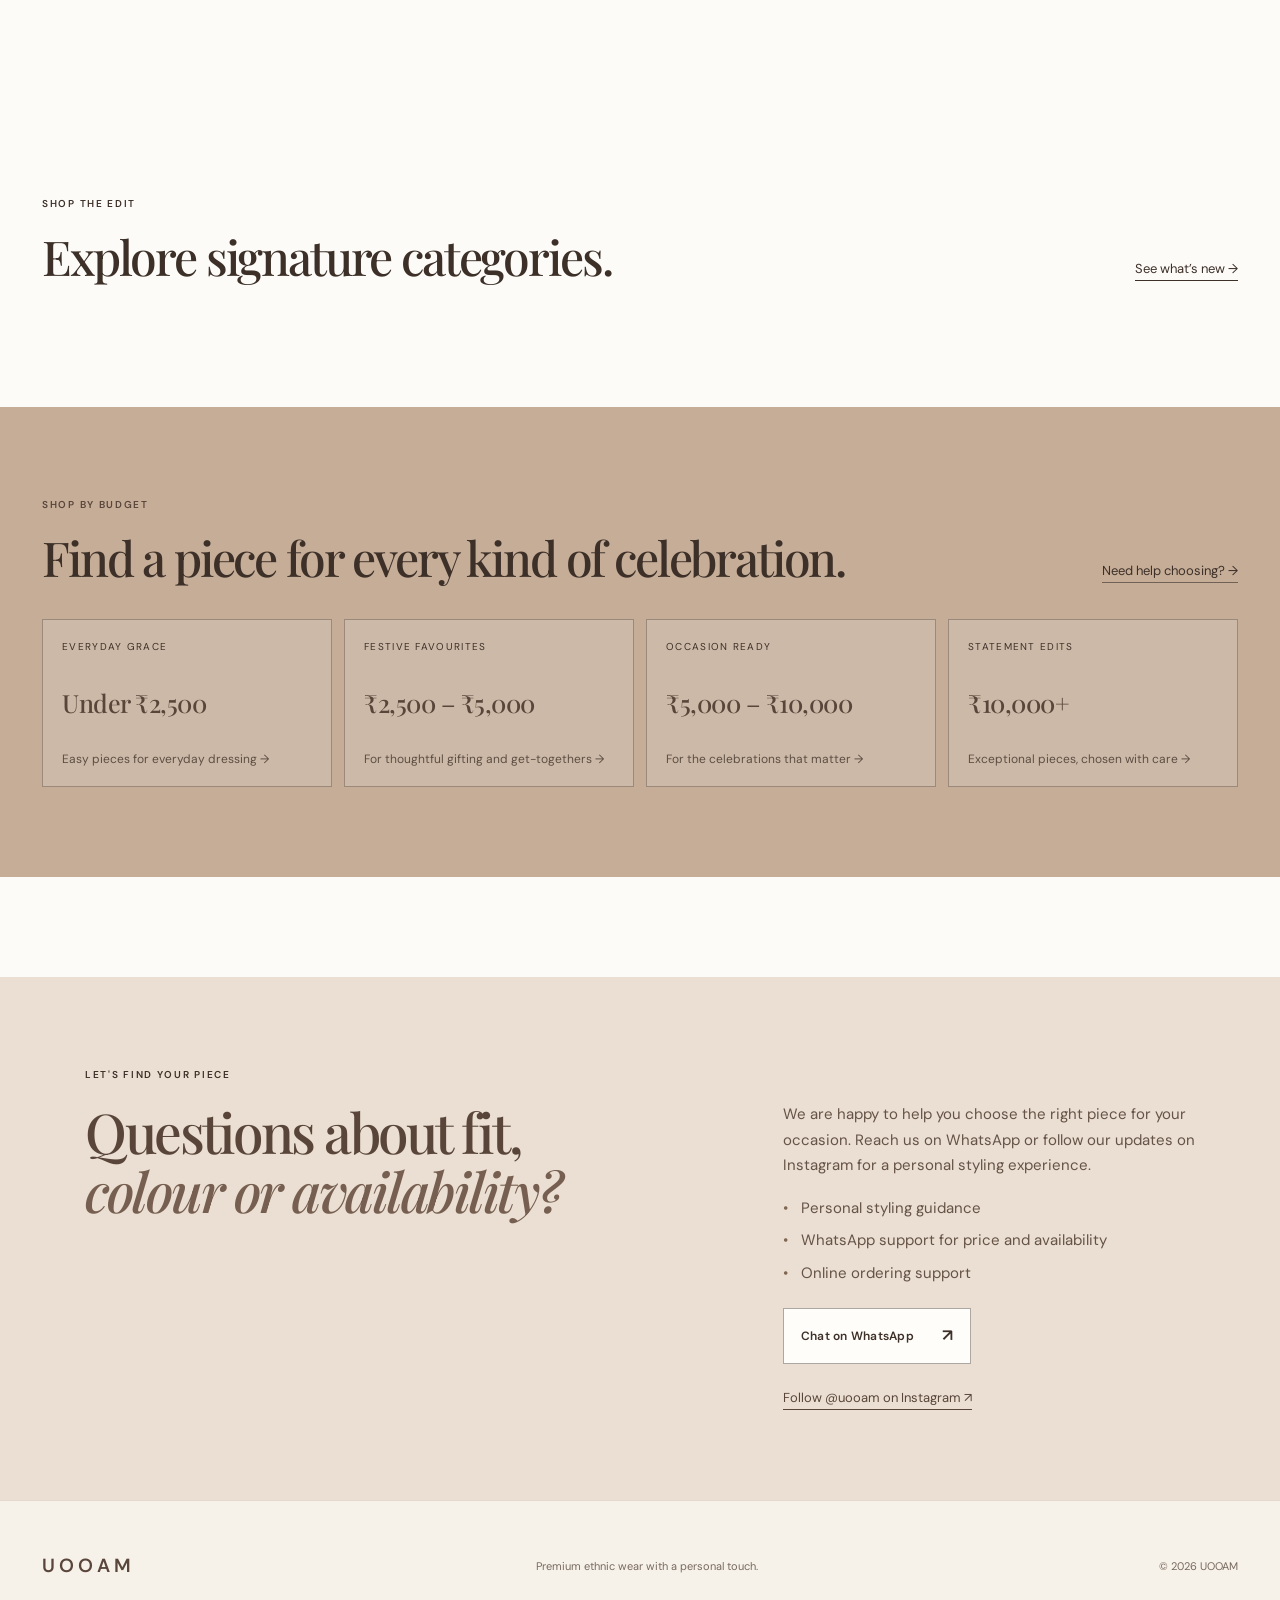
==== commit 63451bda: "Remove legacy catalogue files" ====
--- a/category.html
+++ b/category.html
@@ -11,9 +11,9 @@
     <meta property="og:description" content="Browse curated sarees, suits, kurtis, lehengas and festive essentials by category at UOOAM." />
     <meta property="og:type" content="website" />
     <meta property="og:url" content="https://uooam.com/category.html" />
-    <meta property="og:image" content="https://uooam.com/images/categories/sarees.webp" />
+    <meta property="og:image" content="https://uooam.com/images/category-covers/sarees.webp" />
     <meta name="twitter:card" content="summary_large_image" />
-    <meta name="twitter:image" content="https://uooam.com/images/categories/sarees.webp" />
+    <meta name="twitter:image" content="https://uooam.com/images/category-covers/sarees.webp" />
     <link rel="preconnect" href="https://fonts.googleapis.com" />
     <link rel="preconnect" href="https://fonts.gstatic.com" crossorigin />
     <link href="https://fonts.googleapis.com/css2?family=DM+Sans:wght@400;500;600&family=Playfair+Display:ital,wght@0,500;0,600;1,500&display=swap" rel="stylesheet" />
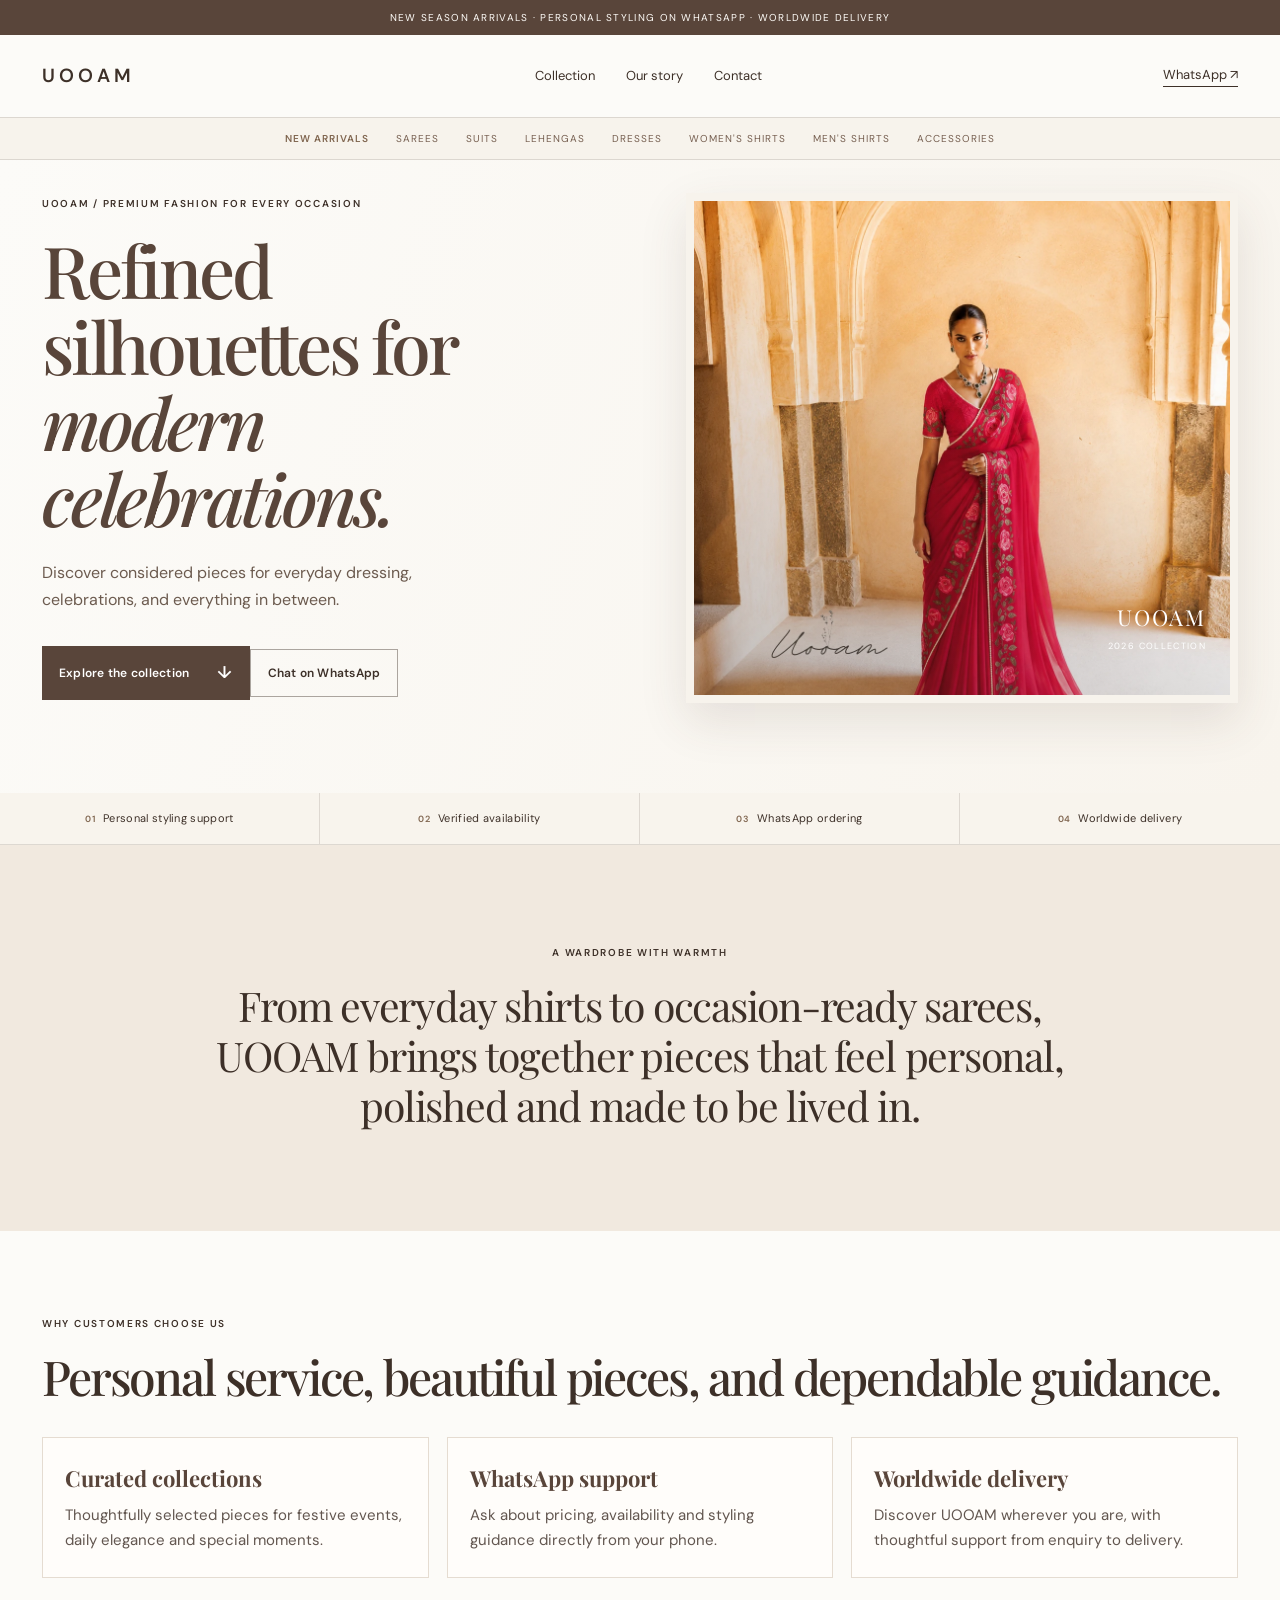
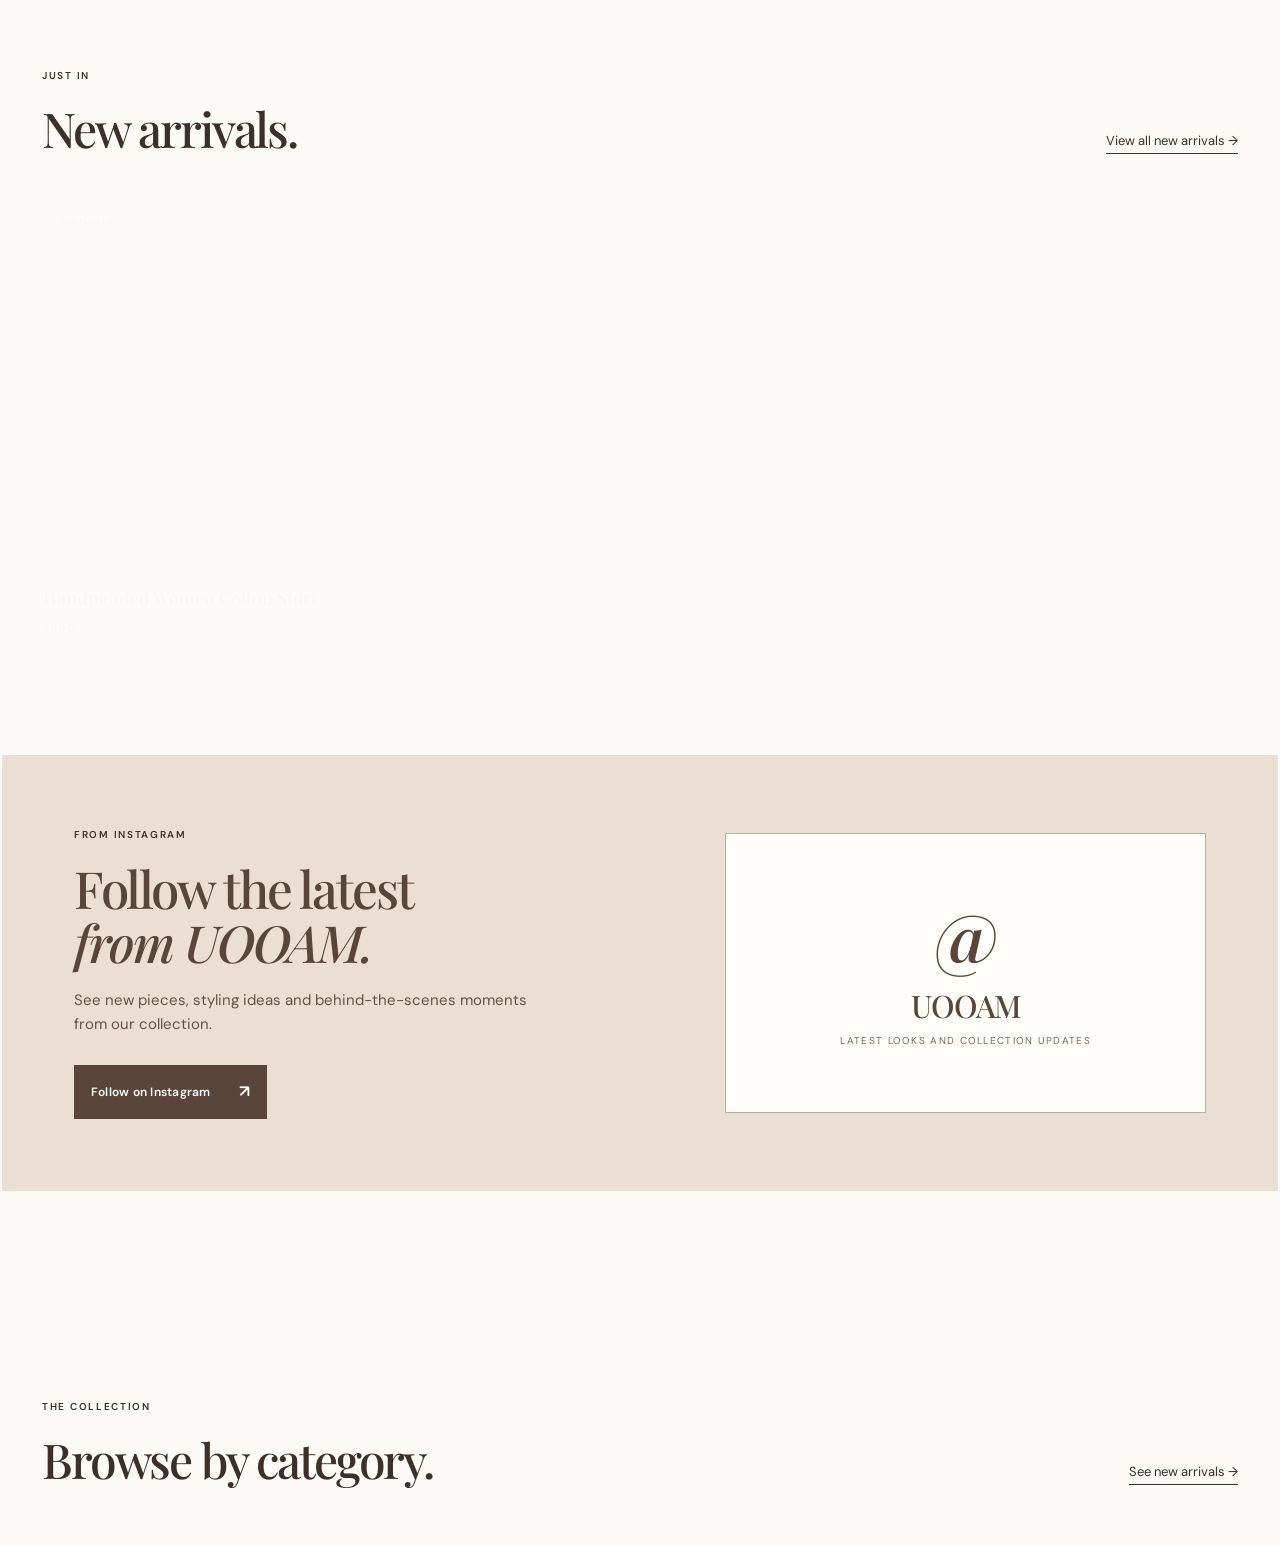
==== commit 44a72746: "Redesign homepage collection flow" ====
--- a/category.html
+++ b/category.html
@@ -22,7 +22,7 @@
   </head>
   <body>
     <a class="skip-link" href="#main-content">Skip to content</a>
-    <div class="announcement">New season pieces, now available to enquire</div>
+    <div class="announcement">New season arrivals &middot; Personal styling on WhatsApp &middot; Worldwide delivery</div>
     <header class="site-header">
       <a class="wordmark" href="index.html" aria-label="UOOAM home">UOOAM</a>
       <nav aria-label="Main navigation"><a href="index.html#collection">Collection</a><a href="index.html#about">Our story</a><a href="index.html#contact">Contact</a></nav>
--- a/styles.css
+++ b/styles.css
@@ -73,7 +73,13 @@
 /* Product cards */
 .product-grid{display:grid;grid-template-columns:repeat(4,1fr);gap:30px 18px}
 .product-card{min-width:0;animation:fade-up .45s ease both}
-.product-link{display:block;color:inherit;text-decoration:none}
+.product-link{display:block;position:relative;color:inherit;text-decoration:none}
+.availability-badge{display:inline-flex;align-items:center;min-height:25px;padding:5px 9px;border-radius:999px;background:#efe4d6;color:#59453a;font-size:9px;font-weight:700;letter-spacing:.08em;line-height:1;text-transform:uppercase}
+.product-link>.availability-badge{position:absolute;top:10px;left:10px;z-index:2;box-shadow:0 2px 12px rgba(33,26,23,.1)}
+.availability-sold-out{background:#543f36;color:#fff}
+.availability-coming-soon{background:#dce4df;color:#385447}
+.availability-available{background:#e2eee4;color:#315740}
+.detail-availability{margin:0 0 14px}
 .product-photo{aspect-ratio:.75;overflow:hidden;background:var(--sand)}
 .product-photo img{width:100%;height:100%;object-fit:cover;transition:transform .5s}
 .product-card:hover .product-photo img{transform:scale(1.03)}
@@ -193,3 +199,8 @@
 .service-strip{background:#f8f4ed;border-color:var(--line)}.service-strip span{color:var(--clay-dark)}.intro{background:#f1e9df}.trust-section{background:var(--cream);padding-top:85px}.trust-card{background:#fffdfa;border-color:#e5dcd1;box-shadow:none}.trust-card h3{color:var(--espresso)}.categories{padding-top:108px}.category-photo,.product-photo{background:#eee4d9}.category-meta h3,.product-meta h3{font-family:var(--serif);font-size:18px;color:var(--espresso)}
 .price-guide{background:#c5ad98;color:var(--ink)}.price-guide .eyebrow{color:var(--espresso)}.price-guide .view-all{border-color:rgba(61,48,40,.6)}.budget-card{border-color:rgba(61,48,40,.34);background:rgba(255,253,250,.14)}.budget-card:hover{background:#fffdf9}.budget-card strong{color:var(--espresso)}.product-meta .product-price,.detail-price{color:var(--cocoa)}.contact-panel{background:#eadfd2;color:var(--ink)}.contact-panel h2{color:var(--espresso)}.contact-panel em{color:var(--cocoa)}.contact-panel>div:last-child,.contact-highlights li{color:#665347}.contact-highlights li:before{color:var(--clay-dark)}.contact-panel .button-light{background:#fffdf9}.instagram-link{color:var(--espresso);border-color:var(--espresso)}footer{background:#f6f1e9;border-top:1px solid #e4d9cc;color:#786a5f}footer .wordmark{color:var(--espresso)}
 .detail-page{background:var(--cream)}.category-hero-photo{border-color:#e4d9cc}.catalogue-controls .search,.catalogue-controls .filter-wrap{background:#fffdfa;border:1px solid #e9dfd3}.detail-copy dl{border-color:#ddd0c3}.detail-copy dl div{border-color:#ddd0c3}.order-note{color:#7a6a5f}@media(max-width:760px){.hero{padding-left:20px;padding-right:20px}.hero-art{border-width:5px}.trust-section{padding-top:60px}}
+
+/* Homepage collection flow */
+.new-arrivals .product-grid{display:grid;grid-auto-flow:column;grid-auto-columns:minmax(230px,280px);grid-template-columns:none;overflow-x:auto;overscroll-behavior-x:contain;scroll-snap-type:x mandatory;padding:0 0 14px;scrollbar-width:thin}.new-arrivals .product-card{scroll-snap-align:start}
+.instagram-section{max-width:1276px;margin:0 auto 100px;padding:72px;display:grid;grid-template-columns:minmax(0,1.1fr) minmax(280px,.9fr);gap:64px;align-items:center;background:#eadfd2}.instagram-copy h2{margin:0 0 18px;font:500 clamp(36px,4vw,62px)/1.05 var(--serif);letter-spacing:-.04em;color:var(--espresso)}.instagram-copy>p:not(.eyebrow){max-width:480px;margin:0 0 28px;line-height:1.65;color:#665347}.instagram-profile{min-height:280px;display:flex;flex-direction:column;justify-content:center;align-items:center;text-align:center;border:1px solid rgba(61,48,40,.38);background:#fffdf9;color:var(--espresso)}.instagram-profile span{font:500 74px/1 var(--serif)}.instagram-profile p{margin:12px 0 7px;font:500 31px var(--serif);letter-spacing:-.03em}.instagram-profile small{font-size:10px;letter-spacing:.13em;text-transform:uppercase;color:#786a5f}
+@media(max-width:760px){.new-arrivals .product-grid{grid-auto-columns:minmax(215px,78vw)}.instagram-section{margin:0 20px 70px;padding:42px 24px;grid-template-columns:1fr;gap:34px}.instagram-profile{min-height:220px}}
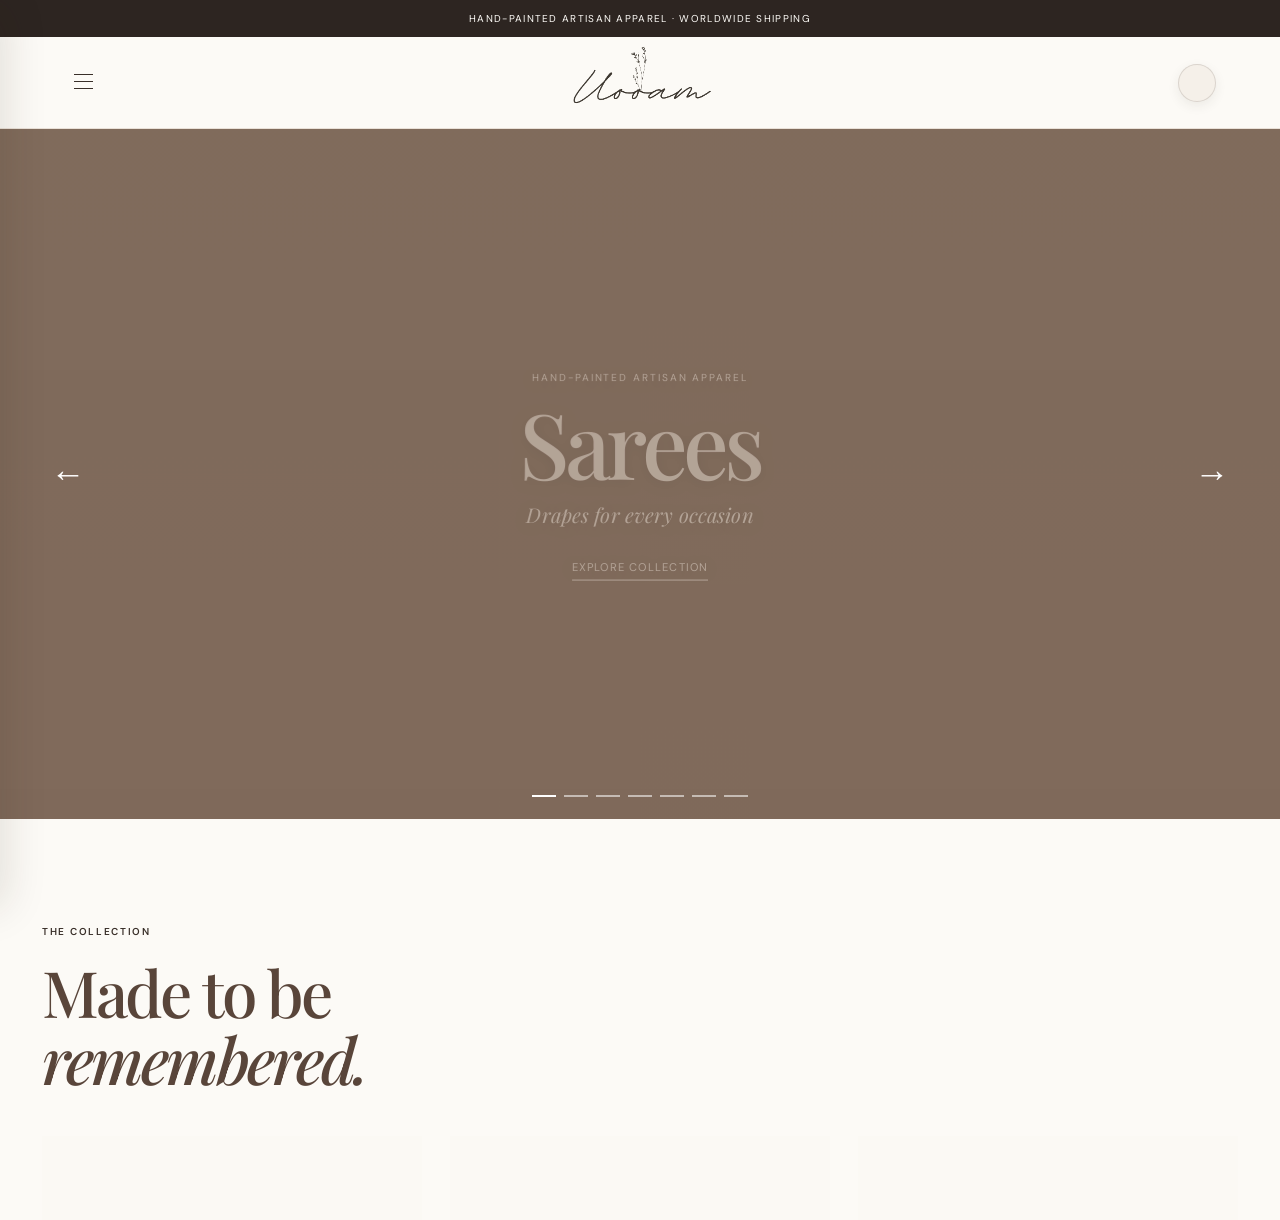
==== commit bde0181e: "Redesign Uooam storefront experience" ====
--- a/category.html
+++ b/category.html
@@ -1,39 +1 @@
-<!doctype html>
-<html lang="en">
-  <head>
-    <meta charset="UTF-8" />
-    <meta name="viewport" content="width=device-width, initial-scale=1.0" />
-    <meta name="description" content="Browse curated sarees, suits, kurtis, lehengas and festive essentials by category at UOOAM." />
-    <meta name="theme-color" content="#201814" />
-    <meta name="robots" content="index,follow" />
-    <link rel="canonical" href="https://uooam.com/category.html" />
-    <meta property="og:title" content="UOOAM — Collection" />
-    <meta property="og:description" content="Browse curated sarees, suits, kurtis, lehengas and festive essentials by category at UOOAM." />
-    <meta property="og:type" content="website" />
-    <meta property="og:url" content="https://uooam.com/category.html" />
-    <meta property="og:image" content="https://uooam.com/images/category-covers/sarees.webp" />
-    <meta name="twitter:card" content="summary_large_image" />
-    <meta name="twitter:image" content="https://uooam.com/images/category-covers/sarees.webp" />
-    <link rel="preconnect" href="https://fonts.googleapis.com" />
-    <link rel="preconnect" href="https://fonts.gstatic.com" crossorigin />
-    <link href="https://fonts.googleapis.com/css2?family=DM+Sans:wght@400;500;600&family=Playfair+Display:ital,wght@0,500;0,600;1,500&display=swap" rel="stylesheet" />
-    <link rel="stylesheet" href="styles.css" />
-    <title>Collection | UOOAM</title>
-  </head>
-  <body>
-    <a class="skip-link" href="#main-content">Skip to content</a>
-    <div class="announcement">New season arrivals &middot; Personal styling on WhatsApp &middot; Worldwide delivery</div>
-    <header class="site-header">
-      <a class="wordmark" href="index.html" aria-label="UOOAM home">UOOAM</a>
-      <nav aria-label="Main navigation"><a href="index.html#collection">Collection</a><a href="index.html#about">Our story</a><a href="index.html#contact">Contact</a></nav>
-      <a class="header-chat" data-whatsapp-general href="#">WhatsApp <span aria-hidden="true">↗</span></a>
-    </header>
-    <nav class="collection-nav" aria-label="Shop collections"><a href="category.html?collection=new-arrivals">New arrivals</a><a href="category.html?category=sarees">Sarees</a><a href="category.html?category=suits">Suits</a><a href="category.html?category=lehengas">Lehengas</a><a href="category.html?category=dresses">Dresses</a><a href="category.html?category=womens-shirts">Women's shirts</a><a href="category.html?category=mens-shirts">Men's shirts</a><a href="category.html?category=accessories">Accessories</a></nav>
-    <main id="main-content" class="detail-page">
-      <a class="back-link" href="index.html#collection">← All categories</a>
-      <div id="category-view" aria-live="polite"></div>
-    </main>
-    <footer><a class="wordmark" href="index.html">UOOAM</a><p>Modern family clothing, chosen with care.</p><p>© <span id="year"></span> UOOAM</p></footer>
-    <script src="category.js" defer></script>
-  </body>
-</html>
+<!doctype html><html lang="en"><head><meta charset="UTF-8" /><meta name="viewport" content="width=device-width,initial-scale=1" /><meta name="description" content="Browse Uooam artisan apparel by collection." /><link rel="preconnect" href="https://fonts.googleapis.com" /><link rel="preconnect" href="https://fonts.gstatic.com" crossorigin /><link href="https://fonts.googleapis.com/css2?family=DM+Sans:wght@400;500;600&family=Playfair+Display:ital,wght@0,500;0,600;1,500&display=swap" rel="stylesheet" /><link rel="stylesheet" href="styles.css" /><title>Collection | UOOAM</title></head><body><a class="skip-link" href="#main-content">Skip to content</a><div class="announcement">Free shipping across India</div><header class="site-header editorial-header"><button class="menu-toggle" type="button" aria-label="Open menu" aria-expanded="false"><span></span><span></span><span></span><b>Menu</b></button><a class="brand-logo" href="index.html"><img src="images/brand/uooam-logo.png" alt="Uooam" /></a><a class="whatsapp-icon" data-whatsapp-general href="#" aria-label="Chat on WhatsApp">◔</a></header><aside class="site-menu" aria-hidden="true"><button class="menu-close" type="button">×</button><p class="eyebrow">EXPLORE UOOAM</p><nav><a href="index.html">Home</a><a href="index.html#collection">All collections</a><a href="category.html?category=sarees">Sarees</a><a href="category.html?category=suits">Suits</a><a href="category.html?category=lehengas">Lehengas</a><a href="category.html?category=dresses">Dresses</a><a href="category.html?category=womens-shirts">Women's shirts</a><a href="category.html?category=mens-shirts">Men's shirts</a><a href="category.html?category=accessories">Accessories</a></nav></aside><div class="menu-overlay"></div><main id="main-content" class="detail-page"><a class="back-link" href="index.html#collection">← All collections</a><div id="category-view" aria-live="polite"></div></main><footer><img class="footer-logo" src="images/brand/uooam-logo.png" alt="Uooam" /><div class="footer-links"><a href="refund-policy.html">Refund Policy</a><a href="return-exchange-policy.html">Return &amp; Exchange</a><a href="shipping-policy.html">Shipping Policy</a><a data-whatsapp-general href="#">WhatsApp</a></div><p>© <span id="year"></span> UOOAM. Timeless art. Handcrafted elegance.</p></footer><script src="site.js" defer></script><script src="category.js" defer></script></body></html>
--- a/styles.css
+++ b/styles.css
@@ -204,3 +204,25 @@
 .new-arrivals .product-grid{display:grid;grid-auto-flow:column;grid-auto-columns:minmax(230px,280px);grid-template-columns:none;overflow-x:auto;overscroll-behavior-x:contain;scroll-snap-type:x mandatory;padding:0 0 14px;scrollbar-width:thin}.new-arrivals .product-card{scroll-snap-align:start}
 .instagram-section{max-width:1276px;margin:0 auto 100px;padding:72px;display:grid;grid-template-columns:minmax(0,1.1fr) minmax(280px,.9fr);gap:64px;align-items:center;background:#eadfd2}.instagram-copy h2{margin:0 0 18px;font:500 clamp(36px,4vw,62px)/1.05 var(--serif);letter-spacing:-.04em;color:var(--espresso)}.instagram-copy>p:not(.eyebrow){max-width:480px;margin:0 0 28px;line-height:1.65;color:#665347}.instagram-profile{min-height:280px;display:flex;flex-direction:column;justify-content:center;align-items:center;text-align:center;border:1px solid rgba(61,48,40,.38);background:#fffdf9;color:var(--espresso)}.instagram-profile span{font:500 74px/1 var(--serif)}.instagram-profile p{margin:12px 0 7px;font:500 31px var(--serif);letter-spacing:-.03em}.instagram-profile small{font-size:10px;letter-spacing:.13em;text-transform:uppercase;color:#786a5f}
 @media(max-width:760px){.new-arrivals .product-grid{grid-auto-columns:minmax(215px,78vw)}.instagram-section{margin:0 20px 70px;padding:42px 24px;grid-template-columns:1fr;gap:34px}.instagram-profile{min-height:220px}}
+
+/* UOOAM editorial redesign */
+body{color:#392f29;background:#fcfaf6}.announcement{font-size:10px;padding:11px;background:#2d2521}.editorial-header{height:92px;max-width:none;padding:0 5vw;position:relative;background:#fcfaf6;border-bottom:1px solid #e9e0d7}.brand-logo{position:absolute;left:50%;top:50%;transform:translate(-50%,-50%);width:155px;height:68px;display:flex;align-items:center;justify-content:center}.brand-logo img,.footer-logo{width:100%;height:100%;object-fit:contain;mix-blend-mode:multiply}.menu-toggle{display:flex;align-items:center;gap:5px;border:0;background:none;color:inherit;padding:10px 0;cursor:pointer;font:500 10px var(--sans);letter-spacing:.12em;text-transform:uppercase}.menu-toggle span{width:19px;height:1px;background:currentColor;display:block;position:absolute;left:0}.menu-toggle span:nth-child(1){top:12px}.menu-toggle span:nth-child(2){top:18px}.menu-toggle span:nth-child(3){top:24px}.menu-toggle b{margin-left:27px;font-weight:500}.menu-toggle{position:relative;height:36px}.whatsapp-icon{color:#392f29;text-decoration:none;font-size:29px;line-height:1}.site-menu{position:fixed;z-index:50;left:0;top:0;width:min(390px,88vw);height:100dvh;background:#fcfaf6;padding:38px 42px;transform:translateX(-101%);transition:transform .35s ease;box-shadow:10px 0 40px rgba(42,29,20,.12)}.menu-open .site-menu{transform:translateX(0)}.menu-overlay{position:fixed;inset:0;background:rgba(28,21,16,.35);z-index:40;opacity:0;visibility:hidden;transition:.3s}.menu-open .menu-overlay{opacity:1;visibility:visible}.menu-close{float:right;border:0;background:none;font:300 38px/1 var(--sans);cursor:pointer}.site-menu .eyebrow{margin-top:95px}.site-menu nav{display:grid;gap:15px}.site-menu nav a{font:500 27px var(--serif);color:inherit;text-decoration:none}.hero-slider{position:relative;height:min(70vw,690px);min-height:490px;overflow:hidden;background:#8f7867}.hero-slides,.hero-slide{height:100%}.hero-slide{display:none;position:absolute;inset:0;align-items:center;justify-content:center;background-image:linear-gradient(rgba(32,23,18,.38),rgba(32,23,18,.42)),var(--hero-image);background-size:cover;background-position:center}.hero-slide.is-active{display:flex;animation:fade-in .6s ease}.slide-copy{z-index:2;text-align:center;color:#fffdf9;text-shadow:0 2px 14px rgba(0,0,0,.25);padding:25px;max-width:700px}.slide-copy p{font-size:10px;letter-spacing:.18em;margin:0 0 14px}.slide-copy h2{font:500 clamp(54px,7vw,104px)/.95 var(--serif);letter-spacing:-.05em;margin:0}.slide-copy span{display:block;margin:15px auto 27px;font:italic 20px var(--serif)}.slide-copy a{color:inherit;text-decoration:none;font-size:11px;letter-spacing:.1em;text-transform:uppercase;border-bottom:1px solid currentColor;padding-bottom:5px}.slide-product{position:absolute;bottom:0;width:25%;height:82%;object-fit:cover;object-position:top;filter:drop-shadow(0 12px 17px rgba(0,0,0,.25));opacity:.96}.slide-product.left{left:7%;transform:rotate(-2deg)}.slide-product.right{right:7%;transform:rotate(2deg)}.slide-arrow{position:absolute;z-index:3;top:50%;transform:translateY(-50%);border:0;background:transparent;color:white;font-size:35px;cursor:pointer;padding:12px}.slide-arrow.previous{left:3%}.slide-arrow.next{right:3%}.slide-dots{position:absolute;bottom:22px;left:50%;transform:translateX(-50%);display:flex;gap:8px;z-index:4}.slide-dots button{border:0;width:24px;height:2px;background:rgba(255,255,255,.55);padding:0}.slide-dots button.is-active{background:#fff}.categories{padding-top:105px;padding-bottom:100px}.categories h1{font:500 clamp(48px,5vw,72px)/1.04 var(--serif);margin:0;color:var(--espresso);letter-spacing:-.045em}.categories h1 em,.about-section h2 em,.brand-moment h2 em{font-weight:500}.brand-moment{display:grid;grid-template-columns:1fr 1fr;min-height:540px;background:#e7ddd1}.brand-moment-image{background:linear-gradient(90deg,rgba(39,30,22,.08),transparent),url('images/brand/uooam-embroidery.jpeg') center/cover}.brand-moment-copy{padding:13% 12%;align-self:center}.brand-moment h2,.about-section h2,.reviews-section h2{font:500 clamp(43px,5vw,70px)/1.03 var(--serif);letter-spacing:-.05em;margin:0 0 23px;color:var(--espresso)}.brand-moment-copy>p:last-child{max-width:350px;line-height:1.7;color:#665347}.instagram-section{max-width:none;margin:0;padding:110px 20px;text-align:center;display:block;background:#fcfaf6}.instagram-section h2{font:500 clamp(30px,4vw,55px) var(--serif);letter-spacing:-.04em;color:var(--espresso);margin:0 0 16px}.instagram-section>p:not(.eyebrow){max-width:550px;margin:0 auto 30px;line-height:1.65}.reviews-section{padding:100px max(42px,calc((100% - 1180px)/2));text-align:center;background:#f2ece5}.reviews-section h2{font-size:49px}.review-grid{display:grid;grid-template-columns:repeat(3,1fr);gap:25px;margin-top:44px;text-align:left}.review-grid article{background:#fcfaf6;border-radius:20px;padding:30px;min-height:185px;font:500 20px/1.45 var(--serif);display:flex;flex-direction:column;justify-content:space-between}.review-grid small{font:500 10px var(--sans);letter-spacing:.1em;text-transform:uppercase;margin-top:25px}.about-section{display:grid;grid-template-columns:1fr 1fr;max-width:1360px;margin:auto;padding:110px 7%;gap:9%;align-items:center}.about-copy>p{line-height:1.75;color:#62564f;max-width:580px}.about-copy details{margin-top:18px}.about-copy summary{cursor:pointer;font:500 12px var(--sans);letter-spacing:.08em;text-transform:uppercase;border-bottom:1px solid currentColor;width:max-content;padding-bottom:3px}.about-art{height:560px;overflow:hidden}.about-art img{width:100%;height:100%;object-fit:cover}.footer-logo{display:block;width:180px;height:80px}footer{max-width:none;padding:48px 7%;min-height:190px;display:grid;grid-template-columns:1fr auto;gap:14px;background:#eee6dc}.footer-links{display:flex;gap:19px;align-items:center;flex-wrap:wrap}.footer-links a{color:inherit;text-decoration:none;font-size:11px}.footer-links a:hover{text-decoration:underline}footer>p{grid-column:1/-1;margin:8px 0 0;font-size:10px;letter-spacing:.06em}
+@keyframes fade-in{from{opacity:.3;transform:scale(1.015)}to{opacity:1;transform:scale(1)}}
+@media(max-width:760px){.editorial-header{height:70px;padding:0 20px}.brand-logo{width:118px;height:56px}.hero-slider{height:78vh;min-height:480px}.slide-product{width:38%;height:62%;opacity:.65}.slide-product.left{left:-8%}.slide-product.right{right:-8%}.slide-copy h2{font-size:61px}.slide-copy span{font-size:17px}.slide-arrow{display:none}.categories{padding:70px 20px}.categories h1{font-size:48px}.brand-moment,.about-section{grid-template-columns:1fr}.brand-moment{min-height:0}.brand-moment-image{height:390px}.brand-moment-copy{padding:65px 26px}.instagram-section,.reviews-section{padding:70px 20px}.reviews-section h2{font-size:42px}.review-grid{grid-template-columns:1fr;gap:14px;margin-top:30px}.review-grid article{min-height:155px;font-size:18px}.about-section{padding:72px 20px;gap:38px}.about-art{height:390px;order:-1}footer{padding:35px 20px;grid-template-columns:1fr}.footer-links{gap:12px 17px}.footer-logo{width:140px;height:60px}.site-menu{padding:30px 26px}}
+.gallery-carousel{position:relative;height:min(72vh,680px);background:#eee4d9;overflow:hidden}.gallery-image-button{border:0;background:none;padding:0;width:100%;height:100%;cursor:zoom-in}.gallery-image-button img{width:100%;height:100%;object-fit:contain}.gallery-button{position:absolute;z-index:2;top:50%;transform:translateY(-50%);background:rgba(252,250,246,.85);border:0;border-radius:50%;width:42px;height:42px;font-size:20px;cursor:pointer}.gallery-prev{left:18px}.gallery-next{right:18px}.gallery-counter{position:absolute;bottom:8px;left:50%;transform:translateX(-50%);font-size:10px;letter-spacing:.12em;background:rgba(252,250,246,.85);padding:7px 10px}.related-products{max-width:1360px;margin:100px auto 0;padding:0 42px}.related-products h2{font:500 45px var(--serif);letter-spacing:-.04em;margin:0 0 35px}.related-products h2 em{font-weight:500}.image-lightbox{padding:25px;border:0;background:rgba(25,20,16,.96);max-width:min(1000px,96vw);max-height:95vh}.image-lightbox::backdrop{background:rgba(18,14,11,.74)}.image-lightbox img{max-height:82vh;max-width:88vw;object-fit:contain}.lightbox-close{position:absolute;right:8px;top:2px;border:0;background:none;color:white;font-size:34px;cursor:pointer}.policy-page{max-width:790px;margin:0 auto;padding:100px 30px}.policy-page h1{font:500 62px/1 var(--serif);letter-spacing:-.05em;margin:0 0 35px}.policy-page p{line-height:1.8;color:#5e5149;margin:0 0 20px}
+@media(max-width:760px){.gallery-carousel{height:65vh;min-height:430px}.gallery-button{width:38px;height:38px}.related-products{margin-top:65px;padding:0 20px}.related-products h2{font-size:37px}.policy-page{padding:65px 20px}.policy-page h1{font-size:48px}}
+.brand-logo{width:215px;height:82px;overflow:hidden}.brand-logo img{transform:scale(2.7);object-position:center 57%}.whatsapp-icon{width:31px;height:31px;border-radius:50%;background:#2e9b52;color:#fff;text-decoration:none;font:17px/31px Arial;text-align:center;transform:rotate(-18deg)}
+@media(max-width:760px){.brand-logo{width:145px;height:58px}.brand-logo img{transform:scale(2.45)}}
+.category-grid{grid-template-columns:repeat(3,1fr);gap:28px}.category-card .category-photo{aspect-ratio:.9}.category-photo h3{position:absolute;inset:0;margin:0;display:grid;place-items:center;background:linear-gradient(transparent 35%,rgba(32,24,18,.45));color:#fff;font:500 clamp(27px,3vw,44px) var(--serif);letter-spacing:-.03em;text-align:center;padding:18px}.category-meta{display:none}footer{grid-template-columns:1.4fr 1fr 1fr;align-items:start}footer section{display:grid;gap:11px}footer section:first-child{gap:6px}footer section:first-child p{margin:0;font-size:10px;line-height:1.6;letter-spacing:.06em}.footer-title{font-size:10px;font-weight:600;letter-spacing:.13em;margin:0 0 5px}footer section a{font-size:11px;color:inherit;text-decoration:none}
+@media(max-width:760px){.category-grid{grid-template-columns:repeat(2,1fr);gap:15px}.category-card .category-photo{aspect-ratio:.82}.category-photo h3{font-size:28px}footer{grid-template-columns:1fr;gap:30px}}
+.category-photo h3{position:absolute;left:0;right:0;bottom:0;inset-block-start:auto;margin:0;padding:34px 18px 18px;display:block;background:linear-gradient(transparent,rgba(32,24,18,.72));color:#fff;font:500 clamp(27px,3vw,44px) var(--serif);letter-spacing:-.03em;text-align:center}
+.menu-toggle b{display:none}.hero-slide{cursor:pointer}.hero-slide a{position:relative;z-index:5}.brand-logo,.footer-logo{background:transparent;mix-blend-mode:multiply}.brand-logo img,.footer-logo{filter:contrast(1.08)}
+.whatsapp-icon{width:38px;height:38px;background:#f5f0e9;border:1px solid rgba(57,47,41,.14);border-radius:50%;box-shadow:0 4px 12px rgba(57,47,41,.08);transition:transform .2s ease,box-shadow .2s ease}.whatsapp-icon:hover{transform:translateY(-2px);box-shadow:0 7px 15px rgba(57,47,41,.14)}.whatsapp-icon img{width:23px;height:23px;object-fit:contain}
+@media(max-width:760px){.whatsapp-icon{width:34px;height:34px}.whatsapp-icon img{width:21px;height:21px}}
+@media(max-width:760px){footer,footer section{justify-items:center;text-align:center}footer .footer-logo{margin:auto}}
+.menu-toggle{width:52px;height:52px;padding:0;z-index:12;touch-action:manipulation}.menu-toggle span{left:10px}.menu-toggle span:nth-child(1){top:17px}.menu-toggle span:nth-child(2){top:24px}.menu-toggle span:nth-child(3){top:31px}
+@media(max-width:760px){.menu-toggle{width:48px;height:48px}.menu-toggle span{left:8px}.menu-toggle span:nth-child(1){top:15px}.menu-toggle span:nth-child(2){top:22px}.menu-toggle span:nth-child(3){top:29px}}
+@media(max-width:760px){footer{display:grid;grid-template-columns:1fr;justify-items:center;text-align:center;padding:38px 20px;gap:22px}footer>*{justify-self:center;text-align:center}footer .footer-links{justify-content:center;width:100%;gap:13px 18px}footer>p{margin:0;line-height:1.65}.footer-logo{margin:auto}}
+.site-menu nav a{position:relative;z-index:51;display:block;padding:9px 0;touch-action:manipulation;-webkit-tap-highlight-color:transparent}.site-menu{touch-action:pan-y}
+.editorial-header{position:sticky;top:0;z-index:30;transition:transform .25s ease}.editorial-header.header-hidden{transform:translateY(-100%)}
+.whatsapp-icon{padding:0;transform:none;display:grid;place-items:center;overflow:hidden}.whatsapp-icon img{width:100%;height:100%;object-fit:contain}
